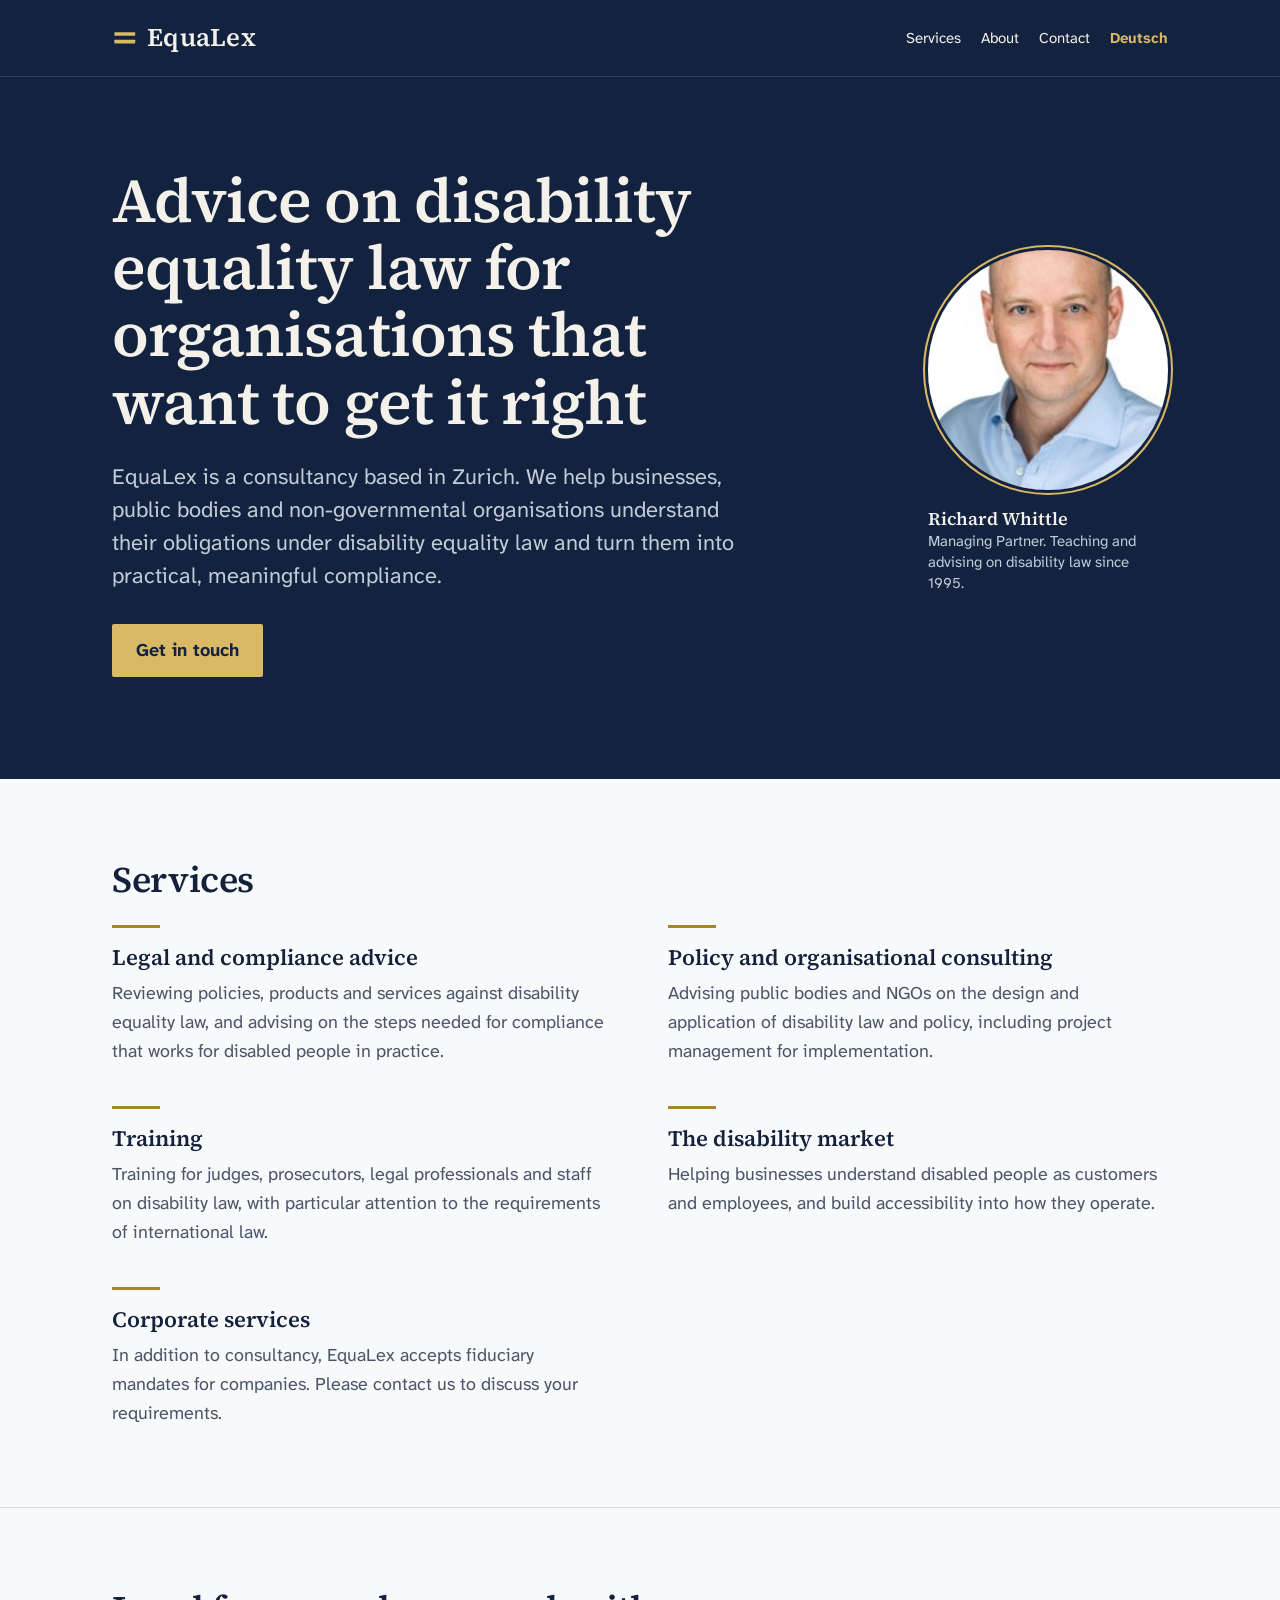
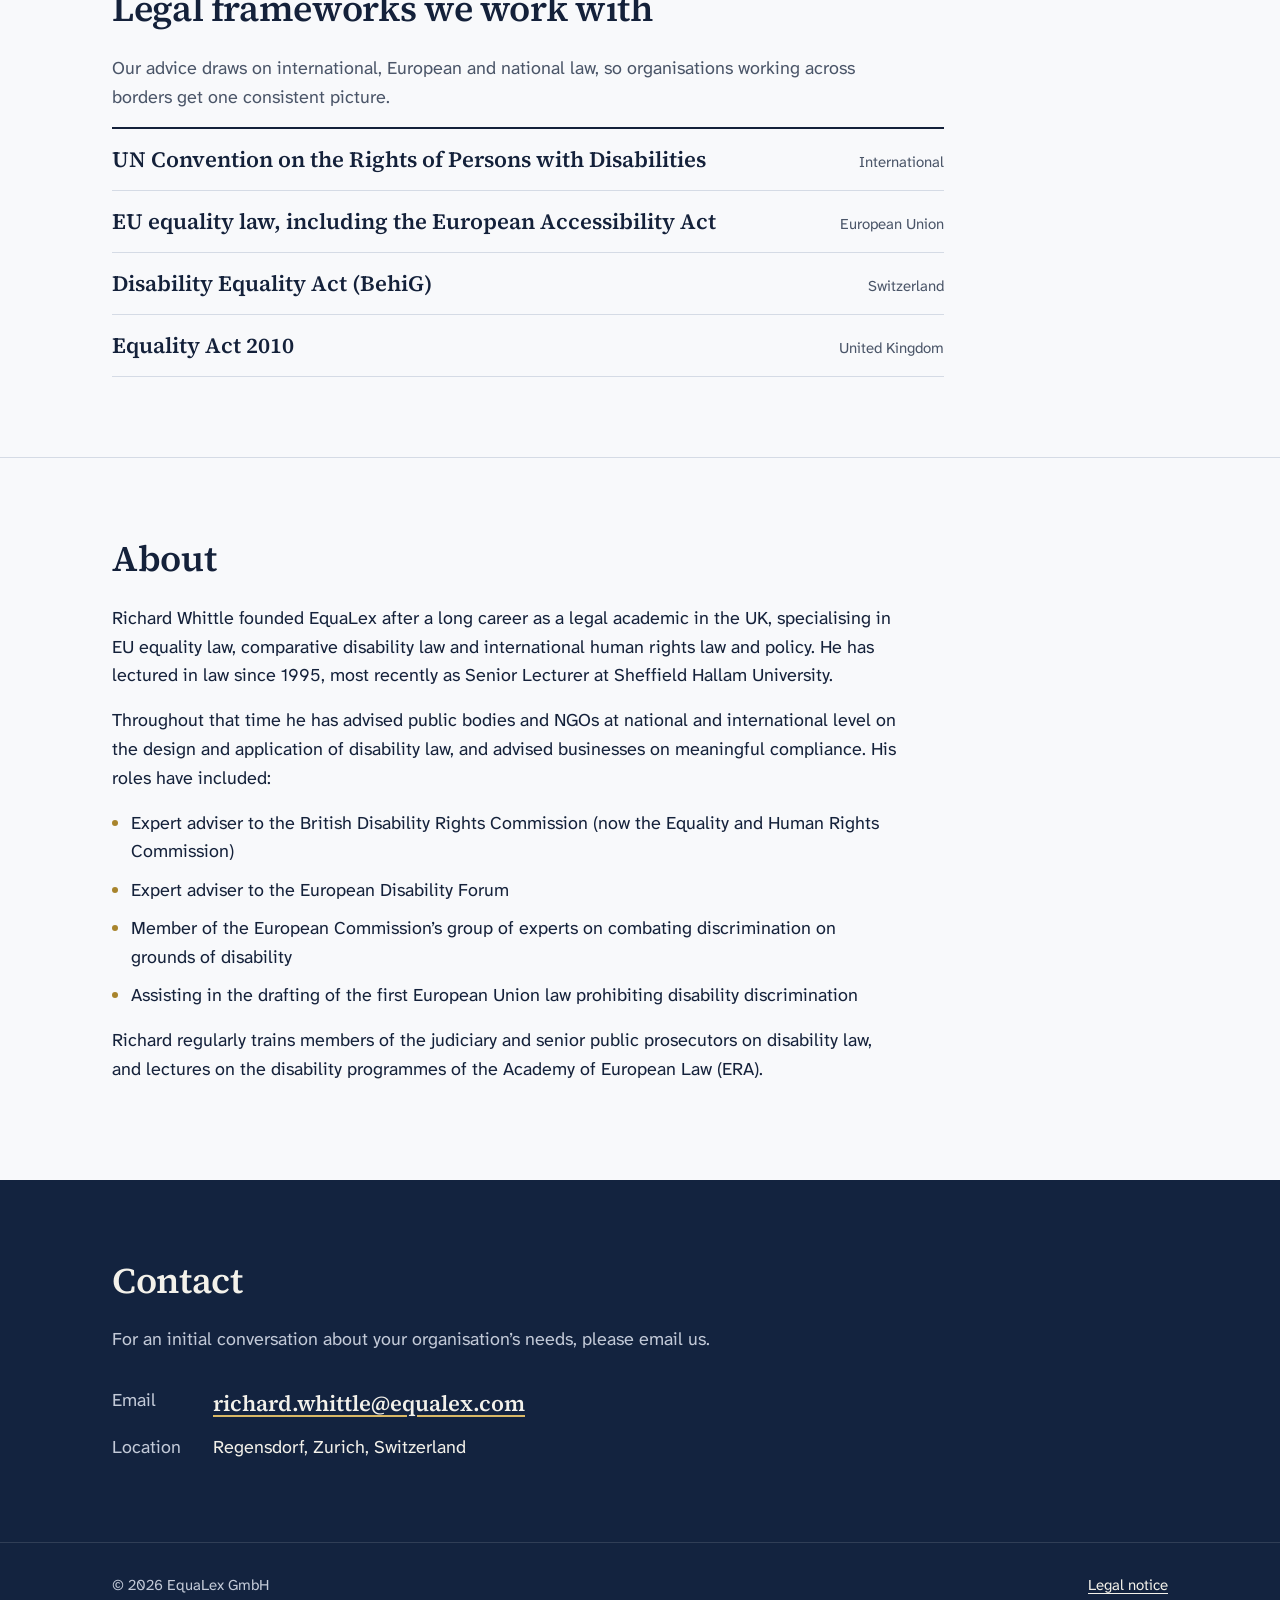
==== index.html @ 1d945322 "Use richard.whittle@equalex.com as contact address; add CNAME for equalex.com Co-Authored-By: Claude" ====
<!doctype html>
<html lang="en">
<head>
<meta charset="utf-8">
<meta name="viewport" content="width=device-width, initial-scale=1, viewport-fit=cover">
<title>EquaLex – Disability equality law consultancy</title>
<meta name="description" content="EquaLex is a Swiss consultancy advising businesses, public bodies and NGOs on disability equality law and policy.">
<meta name="theme-color" content="#13233f">
<link rel="alternate" hreflang="en" href="https://equalex.com/">
<link rel="alternate" hreflang="de" href="https://equalex.com/de/">
<link rel="alternate" hreflang="x-default" href="https://equalex.com/">
<link rel="icon" href="assets/favicon.svg" type="image/svg+xml">
<link rel="preload" href="assets/fonts/source-serif-4-latin-600-normal.woff2" as="font" type="font/woff2" crossorigin>
<link rel="stylesheet" href="assets/style.css">
</head>
<body>
<a class="skip" href="#main">Skip to content</a>
<div class="band">
<header class="site-header">
  <div class="wrap">
    <a class="wordmark" href="./" aria-label="EquaLex – home"><svg viewBox="0 0 32 32" aria-hidden="true" focusable="false"><rect x="3" y="9" width="26" height="4.5" rx="0.5" fill="#d9b866"/><rect x="3" y="18.5" width="26" height="4.5" rx="0.5" fill="#d9b866"/></svg><span>EquaLex</span></a>
    <nav class="site-nav" aria-label="Main">
      <ul>
        <li><a href="#services">Services</a></li>
        <li><a href="#about">About</a></li>
        <li><a href="#contact">Contact</a></li>
        <li class="lang"><a href="de/" hreflang="de" lang="de">Deutsch</a></li>
      </ul>
    </nav>
  </div>
</header>
<main id="main">
  <div class="wrap hero">
    <div>
      <h1>Advice on disability equality law for organisations that want to get it right</h1>
      <p class="intro">EquaLex is a consultancy based in Zurich. We help businesses, public bodies and non-governmental organisations understand their obligations under disability equality law and turn them into practical, meaningful compliance.</p>
      <a class="button" href="#contact">Get in touch</a>
    </div>
    <figure>
      <img src="assets/img/richard-whittle.jpg" alt="Portrait of Richard Whittle" width="200" height="200">
      <figcaption><strong>Richard Whittle</strong>Managing Partner. Teaching and advising on disability law since 1995.</figcaption>
    </figure>
  </div>
</div>

  <section id="services" aria-labelledby="services-h">
    <div class="wrap">
      <h2 id="services-h">Services</h2>
      <ul class="services">
        <li>
          <h3>Legal and compliance advice</h3>
          <p>Reviewing policies, products and services against disability equality law, and advising on the steps needed for compliance that works for disabled people in practice.</p>
        </li>
        <li>
          <h3>Policy and organisational consulting</h3>
          <p>Advising public bodies and NGOs on the design and application of disability law and policy, including project management for implementation.</p>
        </li>
        <li>
          <h3>Training</h3>
          <p>Training for judges, prosecutors, legal professionals and staff on disability law, with particular attention to the requirements of international law.</p>
        </li>
        <li>
          <h3>The disability market</h3>
          <p>Helping businesses understand disabled people as customers and employees, and build accessibility into how they operate.</p>
        </li>
        <li>
          <h3>Corporate services</h3>
          <p>In addition to consultancy, EquaLex accepts fiduciary mandates for companies. Please contact us to discuss your requirements.</p>
        </li>
      </ul>
    </div>
  </section>

  <section aria-labelledby="frameworks-h">
    <div class="wrap">
      <h2 id="frameworks-h">Legal frameworks we work with</h2>
      <p class="lead">Our advice draws on international, European and national law, so organisations working across borders get one consistent picture.</p>
      <ul class="frameworks">
        <li><span class="name">UN Convention on the Rights of Persons with Disabilities</span><span class="scope">International</span></li>
        <li><span class="name">EU equality law, including the European Accessibility Act</span><span class="scope">European Union</span></li>
        <li><span class="name">Disability Equality Act (BehiG)</span><span class="scope">Switzerland</span></li>
        <li><span class="name">Equality Act 2010</span><span class="scope">United Kingdom</span></li>
      </ul>
    </div>
  </section>

  <section id="about" aria-labelledby="about-h">
    <div class="wrap">
      <h2 id="about-h">About</h2>
      <div class="bio">
        <p>Richard Whittle founded EquaLex after a long career as a legal academic in the UK, specialising in EU equality law, comparative disability law and international human rights law and policy. He has lectured in law since 1995, most recently as Senior Lecturer at Sheffield Hallam University.</p>
        <p>Throughout that time he has advised public bodies and NGOs at national and international level on the design and application of disability law, and advised businesses on meaningful compliance. His roles have included:</p>
        <ul>
            <li>Expert adviser to the British Disability Rights Commission (now the Equality and Human Rights Commission)</li>
            <li>Expert adviser to the European Disability Forum</li>
            <li>Member of the European Commission’s group of experts on combating discrimination on grounds of disability</li>
            <li>Assisting in the drafting of the first European Union law prohibiting disability discrimination</li>
        </ul>
        <p>Richard regularly trains members of the judiciary and senior public prosecutors on disability law, and lectures on the disability programmes of the Academy of European Law (ERA).</p>
      </div>
    </div>
  </section>

  <section id="contact" class="contact" aria-labelledby="contact-h">
    <div class="wrap">
      <h2 id="contact-h">Contact</h2>
      <p class="lead">For an initial conversation about your organisation’s needs, please email us.</p>
      <dl>
        <dt>Email</dt>
        <dd><a class="email" href="mailto:richard.whittle@equalex.com">richard.whittle@equalex.com</a></dd>
        <dt>Location</dt>
        <dd>Regensdorf, Zurich, Switzerland</dd>
      </dl>
    </div>
  </section>
</main>
<footer class="site-footer">
  <div class="wrap">
    <p>© 2026 EquaLex GmbH</p>
    <p><a href="impressum.html">Legal notice</a></p>
  </div>
</footer>
</body>
</html>
---- assets/style.css ----
/* Layout: navy "chambers" band for header + hero, then a single left-aligned reading column;
   services in two columns under short gold rules; frameworks set like a table of authorities. */
@font-face { font-family: "Atkinson Hyperlegible Next"; font-weight: 400; font-style: normal; font-display: swap;
  src: url("fonts/atkinson-hyperlegible-next-latin-400-normal.woff2") format("woff2"),
       url("fonts/atkinson-hyperlegible-next-latin-ext-400-normal.woff2") format("woff2"); }
@font-face { font-family: "Atkinson Hyperlegible Next"; font-weight: 700; font-style: normal; font-display: swap;
  src: url("fonts/atkinson-hyperlegible-next-latin-700-normal.woff2") format("woff2"),
       url("fonts/atkinson-hyperlegible-next-latin-ext-700-normal.woff2") format("woff2"); }
@font-face { font-family: "Source Serif 4"; font-weight: 600; font-style: normal; font-display: swap;
  src: url("fonts/source-serif-4-latin-600-normal.woff2") format("woff2"),
       url("fonts/source-serif-4-latin-ext-600-normal.woff2") format("woff2"); }

:root {
  /* Colour (all text pairs at WCAG AAA, 7:1 or better) */
  --paper: #f8f9fb;
  --ink: #14213a;
  --ink-soft: #4a5568;
  --link: #1d4b8f;
  --rule: #d5dbe5;
  --gold-rule: #a8842c;
  --band: #13233f;
  --band-ink: #f3f1ea;
  --band-soft: #c3cad8;
  --gold: #d9b866;
  --focus: #c2410c;
  --band-focus: #ffd27a;
  /* Type */
  --serif: "Source Serif 4", "Source Serif Pro", Georgia, "Times New Roman", serif;
  --sans: "Atkinson Hyperlegible Next", "Atkinson Hyperlegible", Verdana, "Segoe UI", sans-serif;
  --measure: 66ch;
  --step--1: 0.9375rem;
  --step-0: 1.125rem;
  --step-1: 1.375rem;
  --step-2: clamp(1.75rem, 1.4rem + 1.4vw, 2.25rem);
  --step-3: clamp(2.3rem, 1.5rem + 3.6vw, 3.9rem);
  color-scheme: light;
}
@media (prefers-color-scheme: dark) {
  :root:not([data-theme="light"]) {
    --paper: #0f1a2c; --ink: #e9edf3; --ink-soft: #aab4c5; --link: #9cc0ff; --rule: #273652;
    --gold-rule: #b8964a; --band: #0a1322; --band-ink: #f3f1ea; --band-soft: #c3cad8; --gold: #d9b866;
    --focus: #ffb37a; --band-focus: #ffd27a; color-scheme: dark;
  }
}
:root[data-theme="dark"] {
  --paper: #0f1a2c; --ink: #e9edf3; --ink-soft: #aab4c5; --link: #9cc0ff; --rule: #273652;
  --gold-rule: #b8964a; --band: #0a1322; --band-ink: #f3f1ea; --band-soft: #c3cad8; --gold: #d9b866;
  --focus: #ffb37a; --band-focus: #ffd27a; color-scheme: dark;
}

*, *::before, *::after { box-sizing: border-box; }
body {
  margin: 0;
  background: var(--paper);
  color: var(--ink);
  font-family: var(--sans);
  font-size: var(--step-0);
  line-height: 1.6;
  -webkit-text-size-adjust: 100%;
}
img { max-width: 100%; height: auto; }
.wrap { max-width: 72rem; margin-inline: auto; padding-inline: clamp(1rem, 4vw, 3rem); }

a { color: var(--link); text-underline-offset: 0.18em; text-decoration-thickness: 0.08em; }
a:hover { text-decoration-thickness: 0.16em; }
:focus-visible { outline: 3px solid var(--focus); outline-offset: 3px; border-radius: 2px; }

.skip { position: absolute; left: 1rem; top: -100px; z-index: 10; background: var(--gold); color: var(--band);
  font-weight: 700; padding: 0.7rem 1rem; }
.skip:focus { top: calc(env(safe-area-inset-top, 0px) + 1rem); }

h1, h2, h3 { font-family: var(--serif); font-weight: 600; text-wrap: balance; }
h2 { font-size: var(--step-2); line-height: 1.15; margin: 0 0 1.5rem; letter-spacing: -0.01em; }
h3 { font-size: var(--step-1); line-height: 1.25; margin: 0 0 0.5rem; }
p { margin: 0 0 1rem; }

/* ---------- Navy band: header + hero ---------- */
.band { background: var(--band); color: var(--band-ink); }
.band a { color: var(--band-ink); }
.band :focus-visible { outline-color: var(--band-focus); }

.site-header .wrap {
  display: flex; flex-wrap: wrap; align-items: center; justify-content: space-between;
  gap: 0.5rem 2rem; padding-block: 1rem;
}
.site-header { border-bottom: 1px solid rgb(255 255 255 / 0.12); }

/* Wordmark: two equal bars (equality) beside the name set in the serif */
.wordmark { display: inline-flex; align-items: center; gap: 0.6rem; text-decoration: none; color: var(--band-ink);
  min-height: 44px; }
.wordmark svg { width: 1.6rem; height: 1.6rem; flex: none; }
.wordmark span { font-family: var(--serif); font-weight: 600; font-size: 1.6rem; letter-spacing: 0.01em; line-height: 1; }

.site-nav ul { display: flex; flex-wrap: wrap; gap: 0 1.25rem; list-style: none; margin: 0; padding: 0; font-size: var(--step--1); }
.site-nav a { display: inline-flex; align-items: center; min-height: 44px; text-decoration: none; }
.site-nav a:hover { text-decoration: underline; text-decoration-color: var(--gold); }
.site-nav .lang a { color: var(--gold); font-weight: 700; }

.hero { display: grid; gap: 2rem 4rem; align-items: center; padding-block: clamp(2.5rem, 7vw, 6rem) clamp(3rem, 8vw, 6.5rem);
  grid-template-columns: minmax(0, 1fr); }
@media (min-width: 52rem) { .hero { grid-template-columns: minmax(0, 1fr) 15rem; } }
.hero h1 { font-size: var(--step-3); line-height: 1.08; letter-spacing: -0.015em; margin: 0 0 1.5rem; max-width: 18ch; }
.hero .intro { font-size: var(--step-1); line-height: 1.5; color: var(--band-soft); max-width: 40rem; margin: 0 0 2rem; }
.hero .button { display: inline-flex; align-items: center; min-height: 48px; padding: 0.75rem 1.5rem;
  background: var(--gold); color: var(--band); font-weight: 700; text-decoration: none; border-radius: 2px; }
.hero .button:hover { text-decoration: underline; }

.hero figure { margin: 0; order: -1; }
@media (min-width: 52rem) { .hero figure { order: 0; } }
.hero figure img { display: block; width: 7.5rem; aspect-ratio: 1; object-fit: cover; border-radius: 50%;
  box-shadow: 0 0 0 3px var(--band), 0 0 0 5px var(--gold); }
@media (min-width: 52rem) { .hero figure img { width: 100%; } }
.hero figcaption { margin-top: 1rem; font-size: var(--step--1); color: var(--band-soft); line-height: 1.4; }
.hero figcaption strong { display: block; color: var(--band-ink); font-family: var(--serif); font-weight: 600; font-size: var(--step-0); }
@media (max-width: 51.99rem) {
  .hero figure { display: flex; align-items: center; gap: 1rem; }
  .hero figcaption { margin: 0; }
}

/* ---------- Content sections ---------- */
section { padding-block: clamp(3rem, 7vw, 5rem); }
section + section { border-top: 1px solid var(--rule); }
.lead { max-width: var(--measure); color: var(--ink-soft); }

.services { list-style: none; margin: 0; padding: 0; display: grid; gap: 2.5rem 3.5rem;
  grid-template-columns: repeat(auto-fit, minmax(min(100%, 26rem), 1fr)); }
.services li { min-width: 0; }
.services li::before { content: ""; display: block; width: 3rem; height: 3px; background: var(--gold-rule); margin-bottom: 1rem; }
.services p { color: var(--ink-soft); margin: 0; max-width: 52ch; }

/* Table of authorities */
.frameworks { list-style: none; margin: 0; padding: 0; max-width: 52rem; }
.frameworks li { display: grid; grid-template-columns: minmax(0, 1fr) auto; gap: 0.15rem 2rem; align-items: baseline;
  padding-block: 1rem; border-bottom: 1px solid var(--rule); }
.frameworks li:first-child { border-top: 2px solid var(--ink); }
.frameworks .name { font-family: var(--serif); font-weight: 600; font-size: var(--step-1); line-height: 1.3; }
.frameworks .scope { color: var(--ink-soft); font-size: var(--step--1); text-align: right; }
@media (max-width: 34rem) {
  .frameworks li { grid-template-columns: 1fr; }
  .frameworks .scope { text-align: left; }
}

.bio { max-width: var(--measure); }
.bio ul { padding-left: 1.2rem; margin: 0 0 1rem; }
.bio li { margin-bottom: 0.6rem; }
.bio li::marker { color: var(--gold-rule); }

/* Contact: back on the navy band */
.contact { background: var(--band); color: var(--band-ink); border-top: 0; }
.contact .lead { color: var(--band-soft); }
.contact a { color: var(--band-ink); }
.contact :focus-visible { outline-color: var(--band-focus); }
.contact dl { display: grid; grid-template-columns: max-content minmax(0, 1fr); gap: 0.75rem 2rem; margin: 2rem 0 0; }
.contact dt { color: var(--band-soft); }
.contact dd { margin: 0; overflow-wrap: anywhere; }
.contact .email { font-family: var(--serif); font-weight: 600; font-size: var(--step-1); text-decoration-color: var(--gold); }

/* Legal pages */
.legal { padding-block: clamp(2.5rem, 6vw, 4rem); }
.legal h1 { font-size: var(--step-2); margin: 0 0 2rem; }
.legal h2 { font-size: var(--step-1); margin: 2rem 0 0.75rem; }
.legal p, .legal address { max-width: var(--measure); font-style: normal; }

/* Footer */
.site-footer { background: var(--band); color: var(--band-soft); font-size: var(--step--1);
  border-top: 1px solid rgb(255 255 255 / 0.12); }
.site-footer .wrap { display: flex; flex-wrap: wrap; align-items: center; justify-content: space-between; gap: 0.5rem 2rem; padding-block: 1.25rem 2rem; }
.site-footer p { margin: 0; }
.site-footer a { color: var(--band-ink); display: inline-flex; min-height: 44px; align-items: center; }
.site-footer :focus-visible { outline-color: var(--band-focus); }
main + .site-footer { margin-top: 0; }

@media (prefers-reduced-motion: no-preference) { html { scroll-behavior: smooth; } }
@media (forced-colors: active) {
  .wordmark svg rect { fill: CanvasText; }
  .services li::before { background: CanvasText; }
}
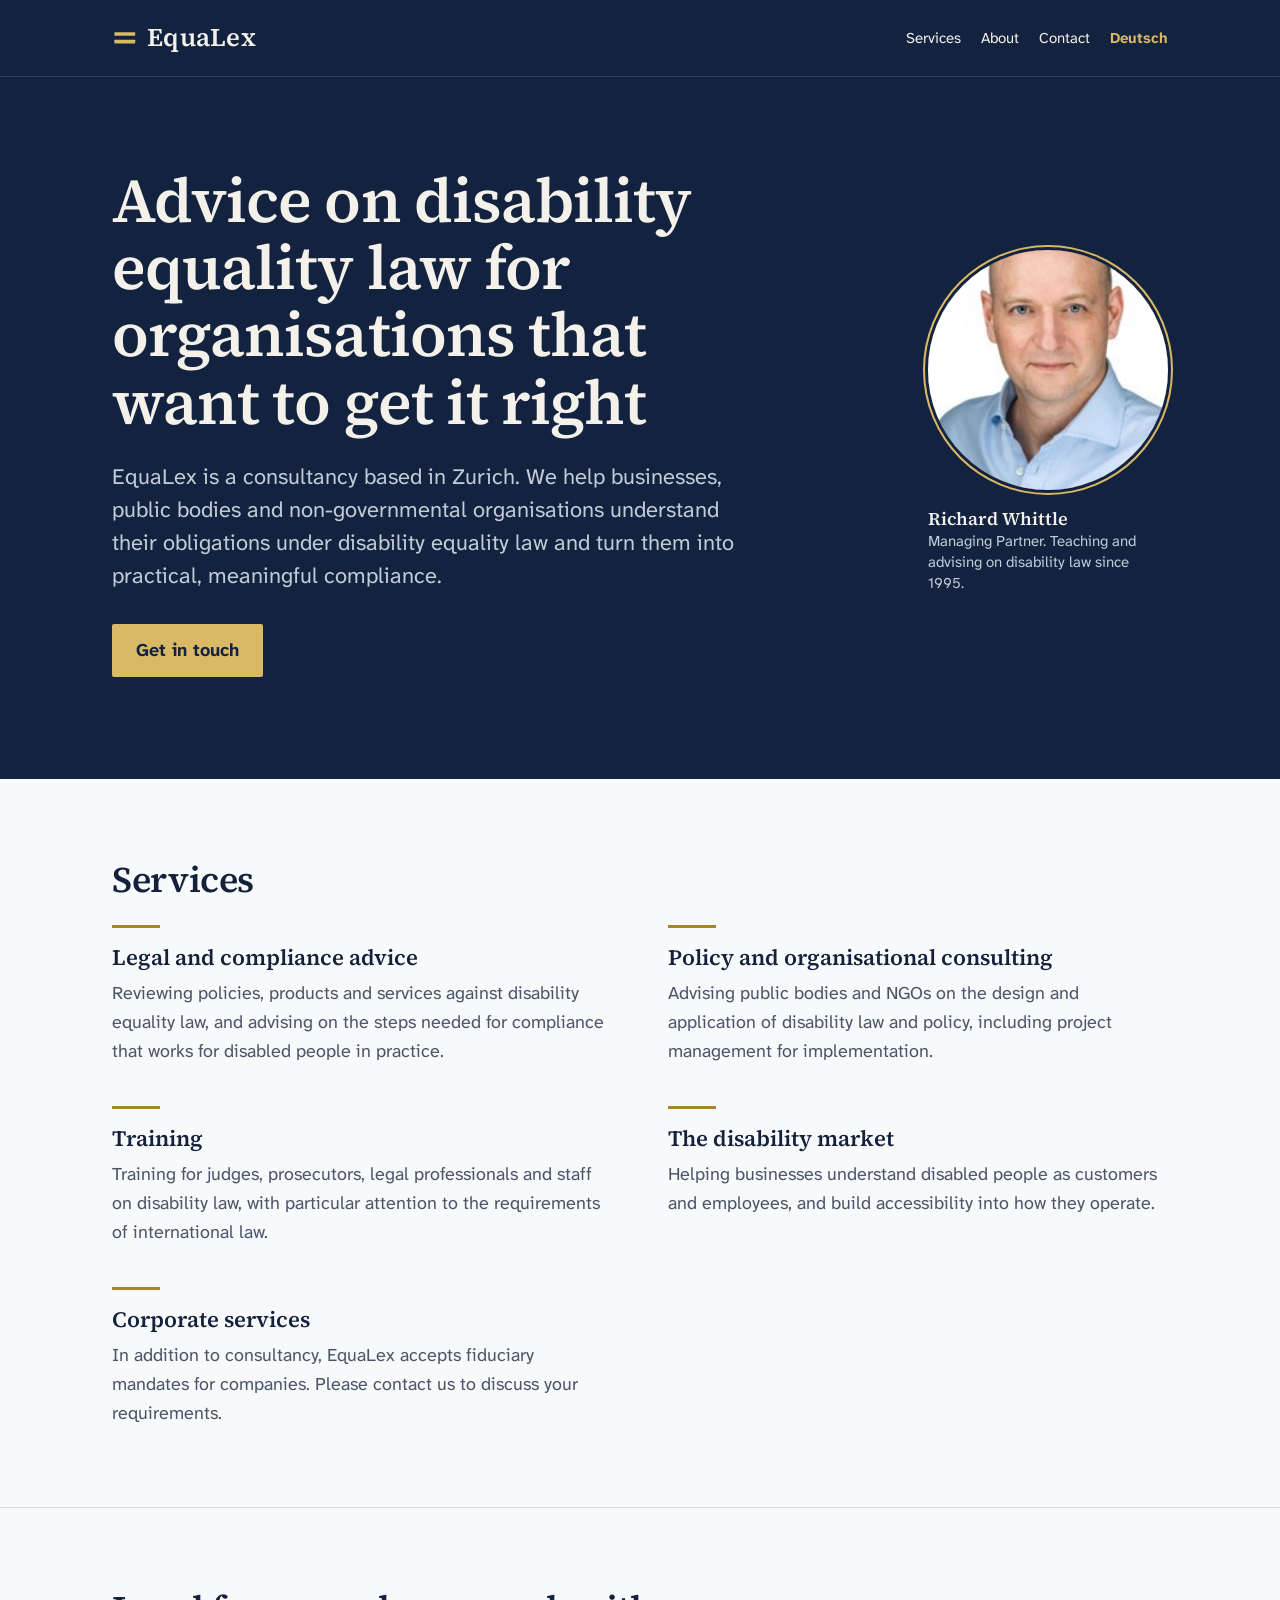
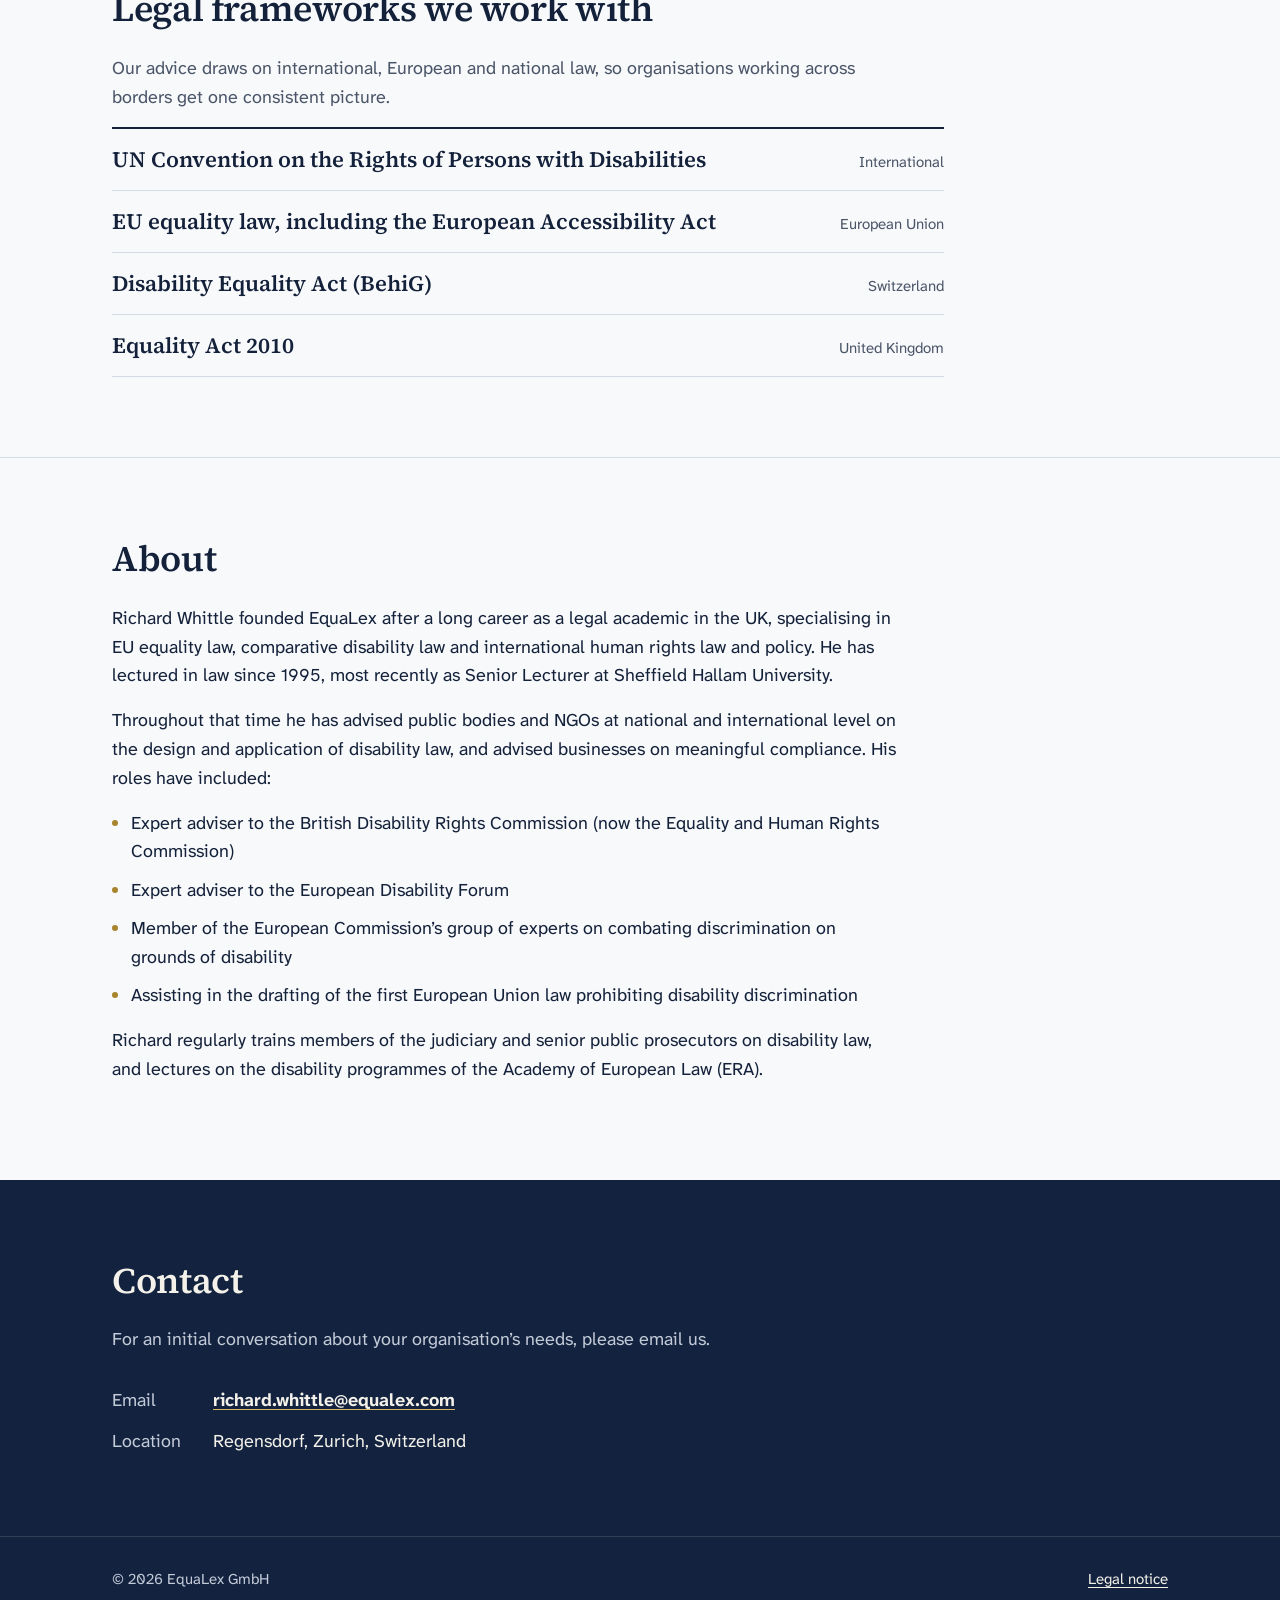
==== commit f315521e: "Fix oversized, mid-word-wrapping email in contact section on phones Co-Authored-By: Claude Opus 5.5 " ====
--- a/index.html
+++ b/index.html
@@ -107,7 +107,7 @@
       <p class="lead">For an initial conversation about your organisation’s needs, please email us.</p>
       <dl>
         <dt>Email</dt>
-        <dd><a class="email" href="mailto:richard.whittle@equalex.com">richard.whittle@equalex.com</a></dd>
+        <dd><a class="email" href="mailto:richard.whittle@equalex.com">richard.whittle@<wbr>equalex.com</a></dd>
         <dt>Location</dt>
         <dd>Regensdorf, Zurich, Switzerland</dd>
       </dl>
--- a/assets/style.css
+++ b/assets/style.css
@@ -150,10 +150,15 @@
 .contact .lead { color: var(--band-soft); }
 .contact a { color: var(--band-ink); }
 .contact :focus-visible { outline-color: var(--band-focus); }
-.contact dl { display: grid; grid-template-columns: max-content minmax(0, 1fr); gap: 0.75rem 2rem; margin: 2rem 0 0; }
+.contact dl { display: grid; grid-template-columns: minmax(0, 1fr); gap: 0.15rem; margin: 2rem 0 0; }
+.contact dd + dt { margin-top: 1rem; }
+@media (min-width: 40rem) {
+  .contact dl { grid-template-columns: max-content minmax(0, 1fr); gap: 0.75rem 2rem; align-items: baseline; }
+  .contact dd + dt { margin-top: 0; }
+}
 .contact dt { color: var(--band-soft); }
-.contact dd { margin: 0; overflow-wrap: anywhere; }
-.contact .email { font-family: var(--serif); font-weight: 600; font-size: var(--step-1); text-decoration-color: var(--gold); }
+.contact dd { margin: 0; overflow-wrap: break-word; }
+.contact .email { font-weight: 700; font-size: var(--step-0); text-decoration-color: var(--gold); }
 
 /* Legal pages */
 .legal { padding-block: clamp(2.5rem, 6vw, 4rem); }
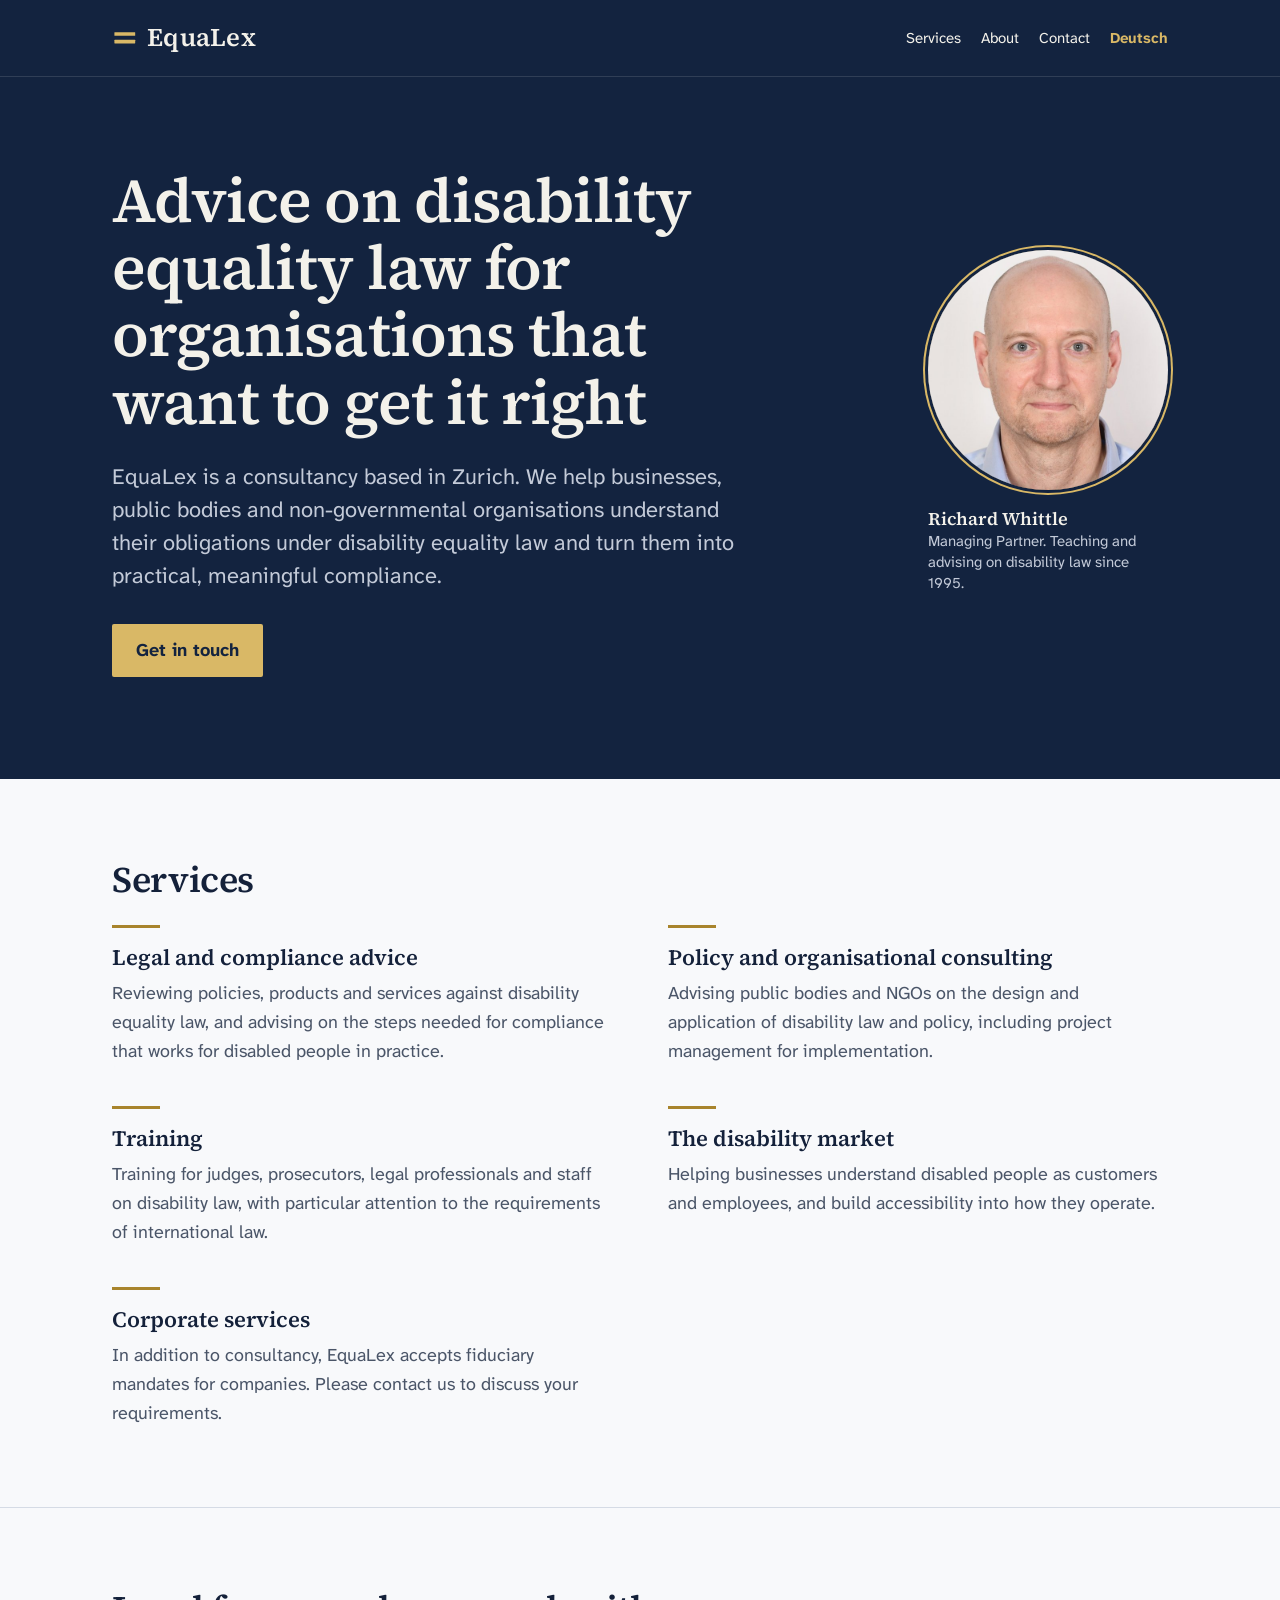
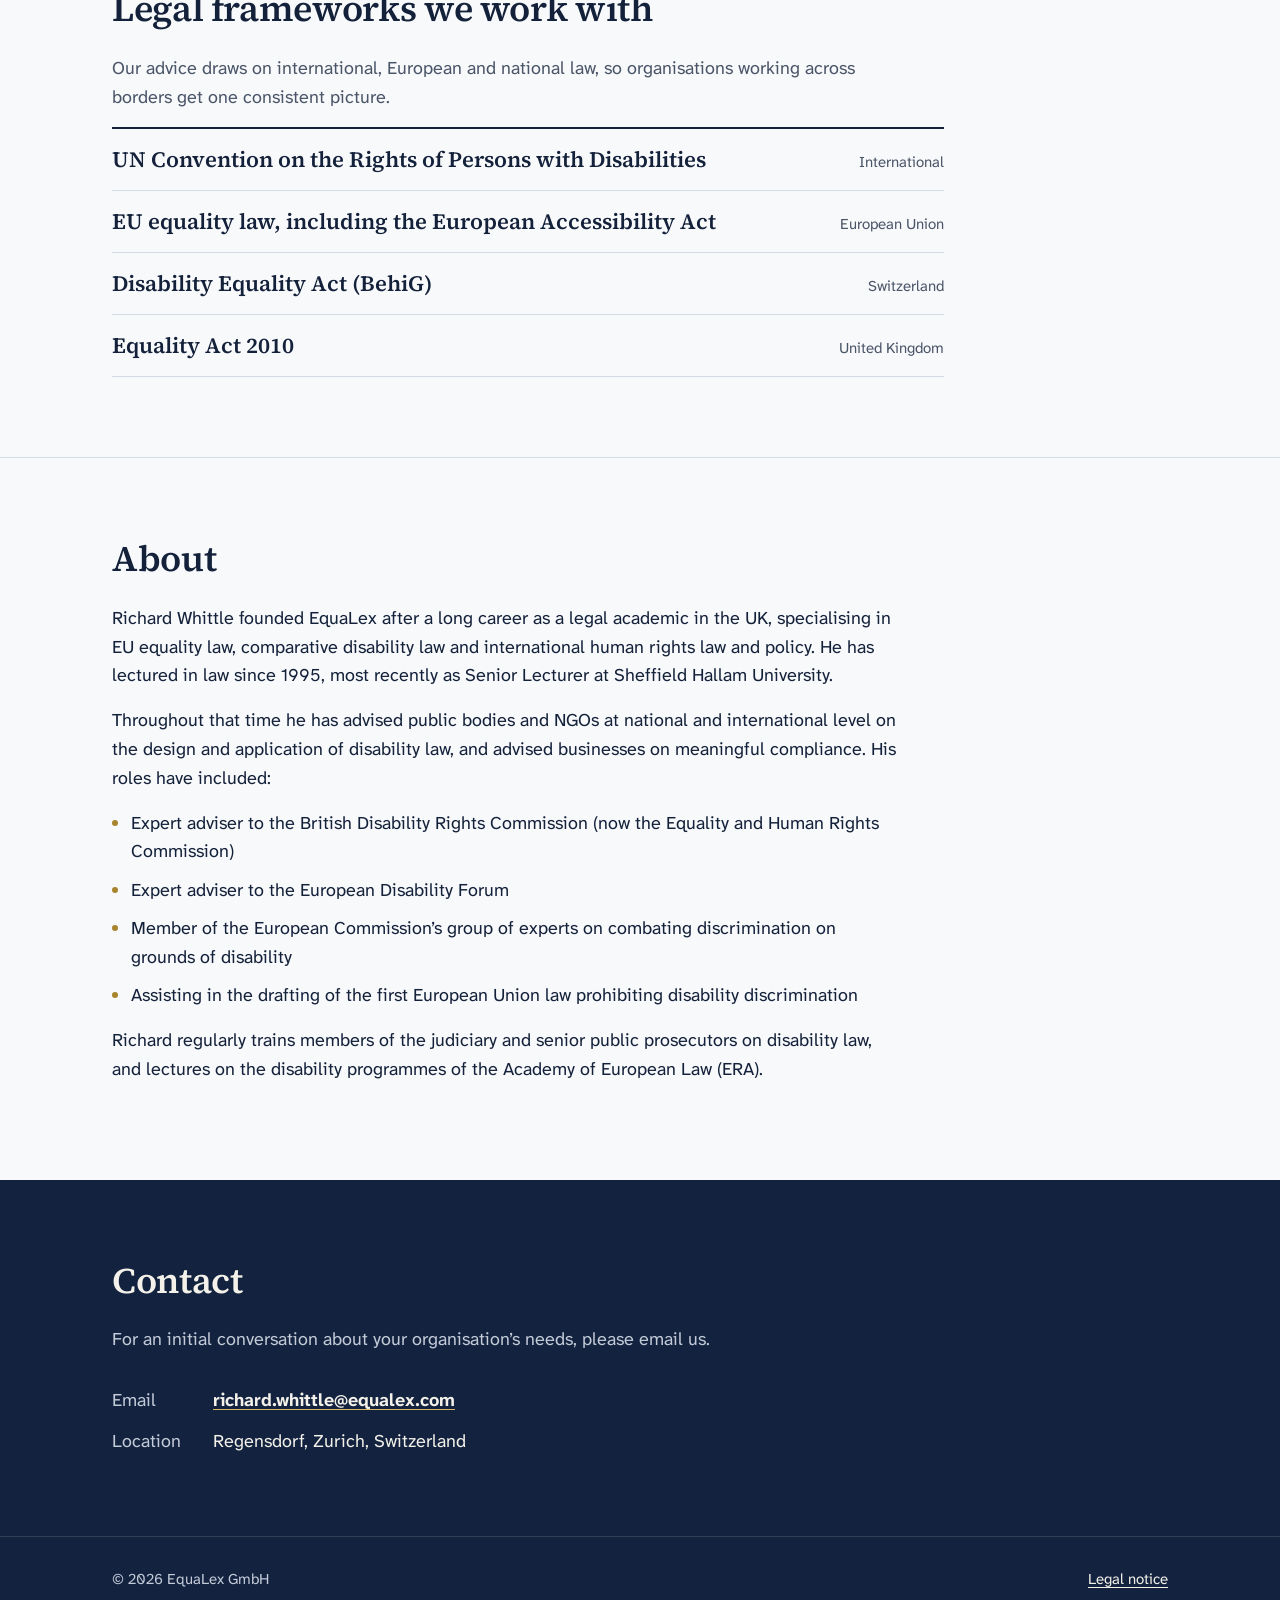
==== commit 80b2094e: "Replace portrait with new, higher-resolution photo Co-Authored-By: Claude Opus 5.5 <noreply@anthropi" ====
--- a/index.html
+++ b/index.html
@@ -11,7 +11,7 @@
 <link rel="alternate" hreflang="x-default" href="https://equalex.com/">
 <link rel="icon" href="assets/favicon.svg" type="image/svg+xml">
 <link rel="preload" href="assets/fonts/source-serif-4-latin-600-normal.woff2" as="font" type="font/woff2" crossorigin>
-<link rel="stylesheet" href="assets/style.css">
+<link rel="stylesheet" href="assets/style.css?v=63ba7a40">
 </head>
 <body>
 <a class="skip" href="#main">Skip to content</a>
@@ -37,7 +37,7 @@
       <a class="button" href="#contact">Get in touch</a>
     </div>
     <figure>
-      <img src="assets/img/richard-whittle.jpg" alt="Portrait of Richard Whittle" width="200" height="200">
+      <img src="assets/img/richard-whittle-2026.jpg" alt="Portrait of Richard Whittle" width="600" height="600">
       <figcaption><strong>Richard Whittle</strong>Managing Partner. Teaching and advising on disability law since 1995.</figcaption>
     </figure>
   </div>
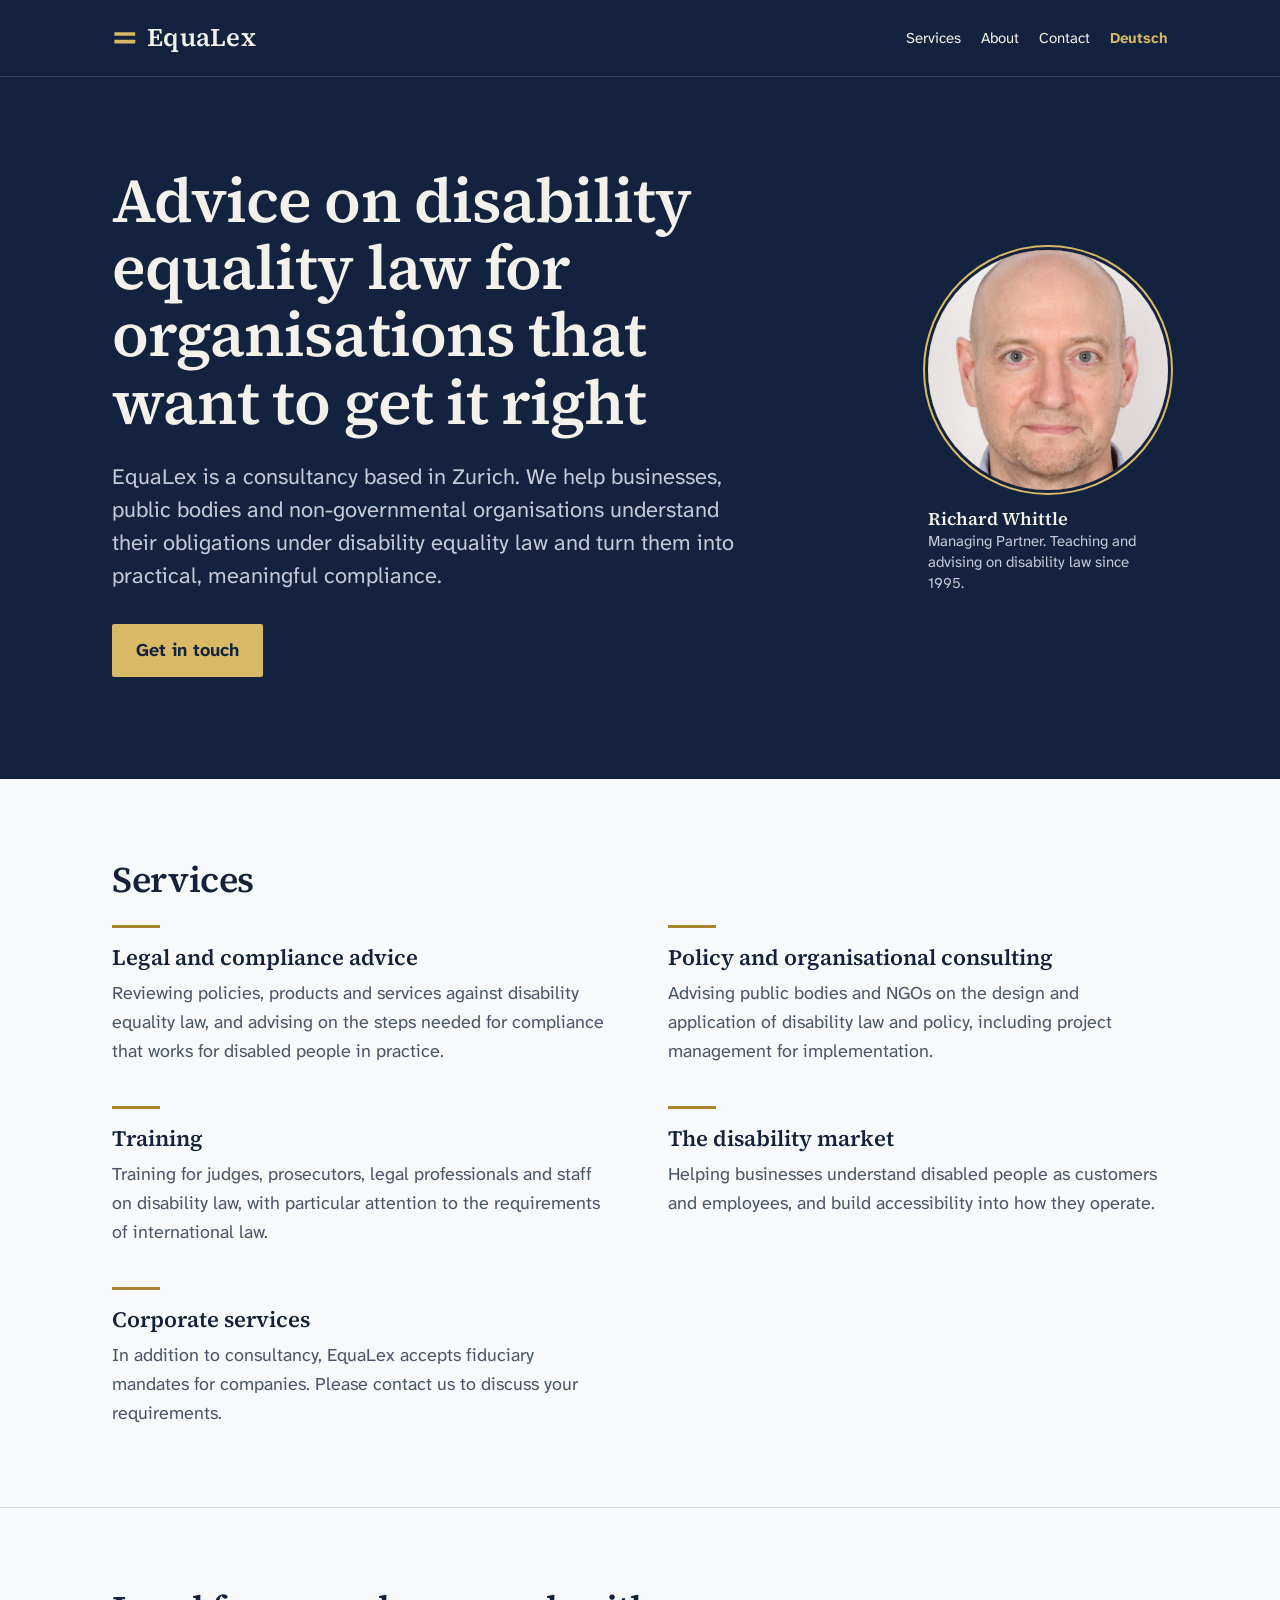
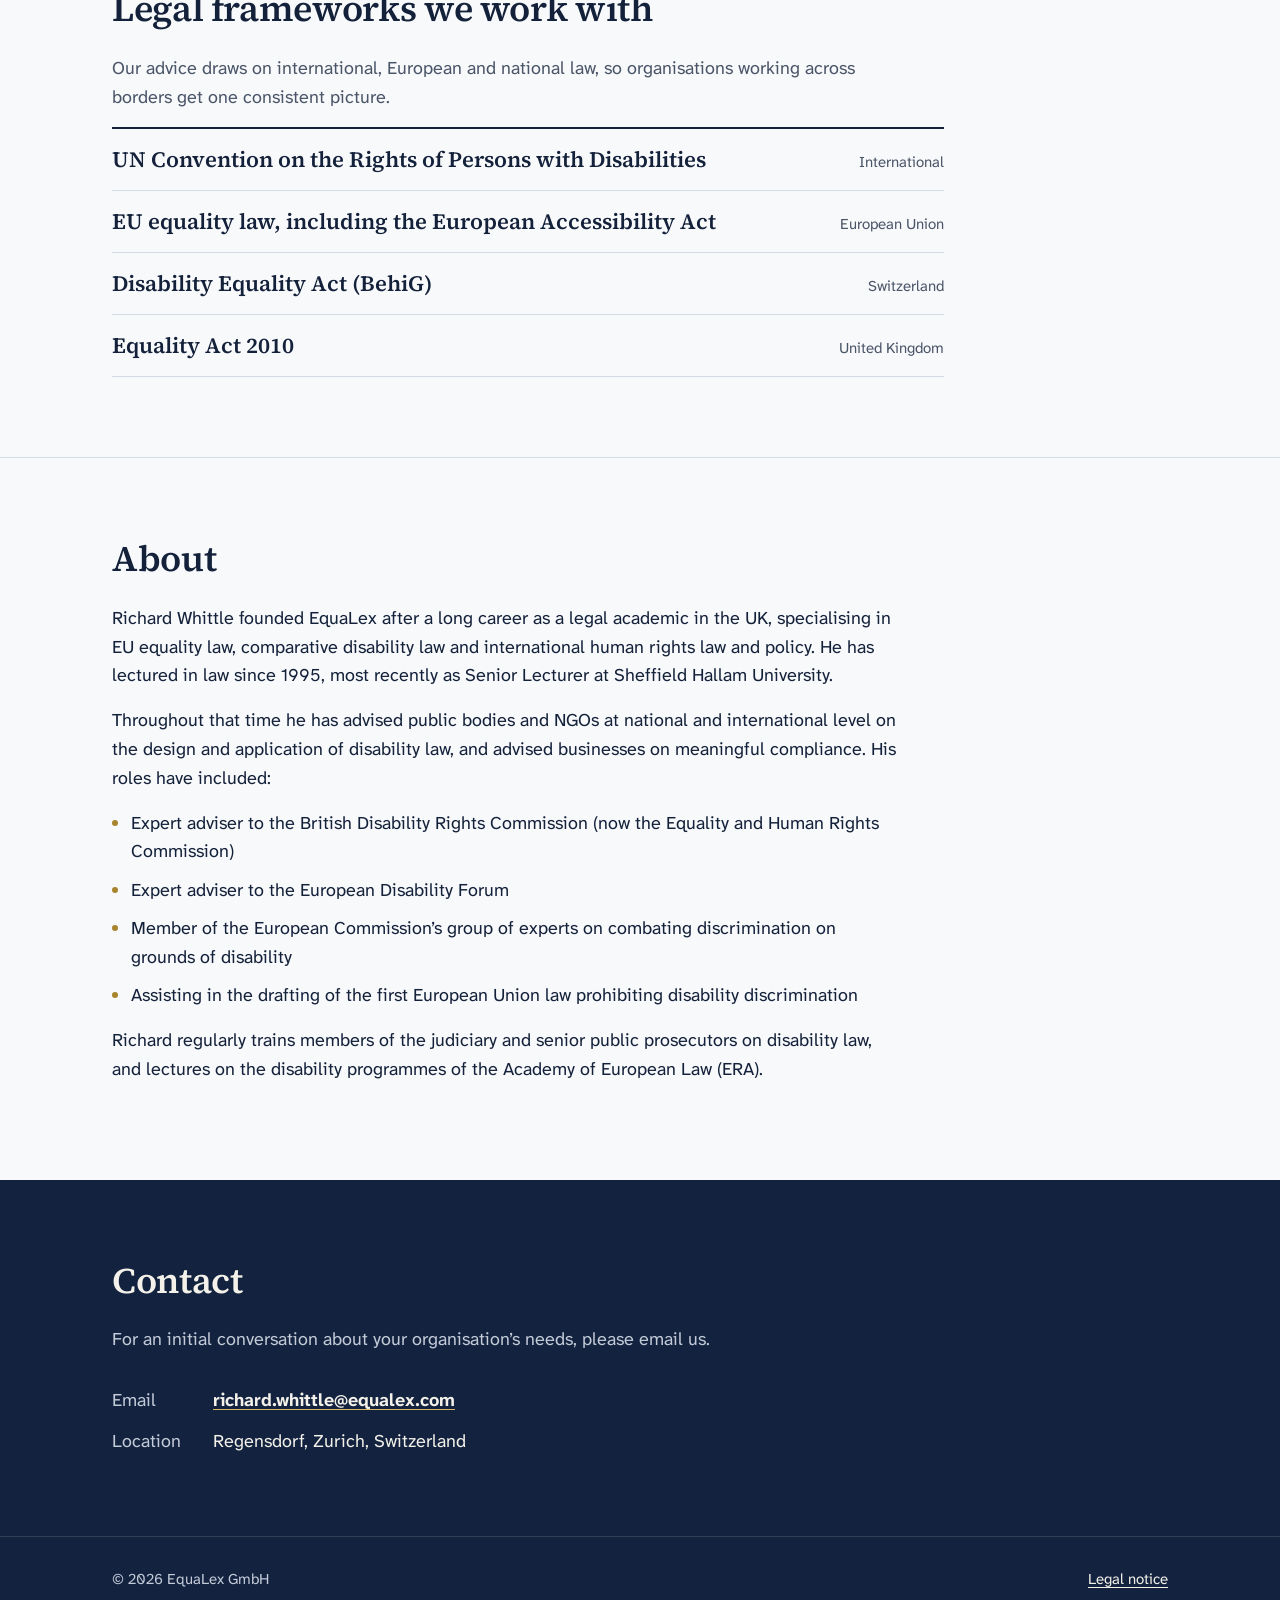
==== commit bf8ae43b: "Crop portrait tighter on the face Co-Authored-By: Claude Opus 5.5 <noreply@anthropic.com> Claude-Ses" ====
--- a/index.html
+++ b/index.html
@@ -37,7 +37,7 @@
       <a class="button" href="#contact">Get in touch</a>
     </div>
     <figure>
-      <img src="assets/img/richard-whittle-2026.jpg" alt="Portrait of Richard Whittle" width="600" height="600">
+      <img src="assets/img/richard-whittle-portrait.jpg" alt="Portrait of Richard Whittle" width="600" height="600">
       <figcaption><strong>Richard Whittle</strong>Managing Partner. Teaching and advising on disability law since 1995.</figcaption>
     </figure>
   </div>
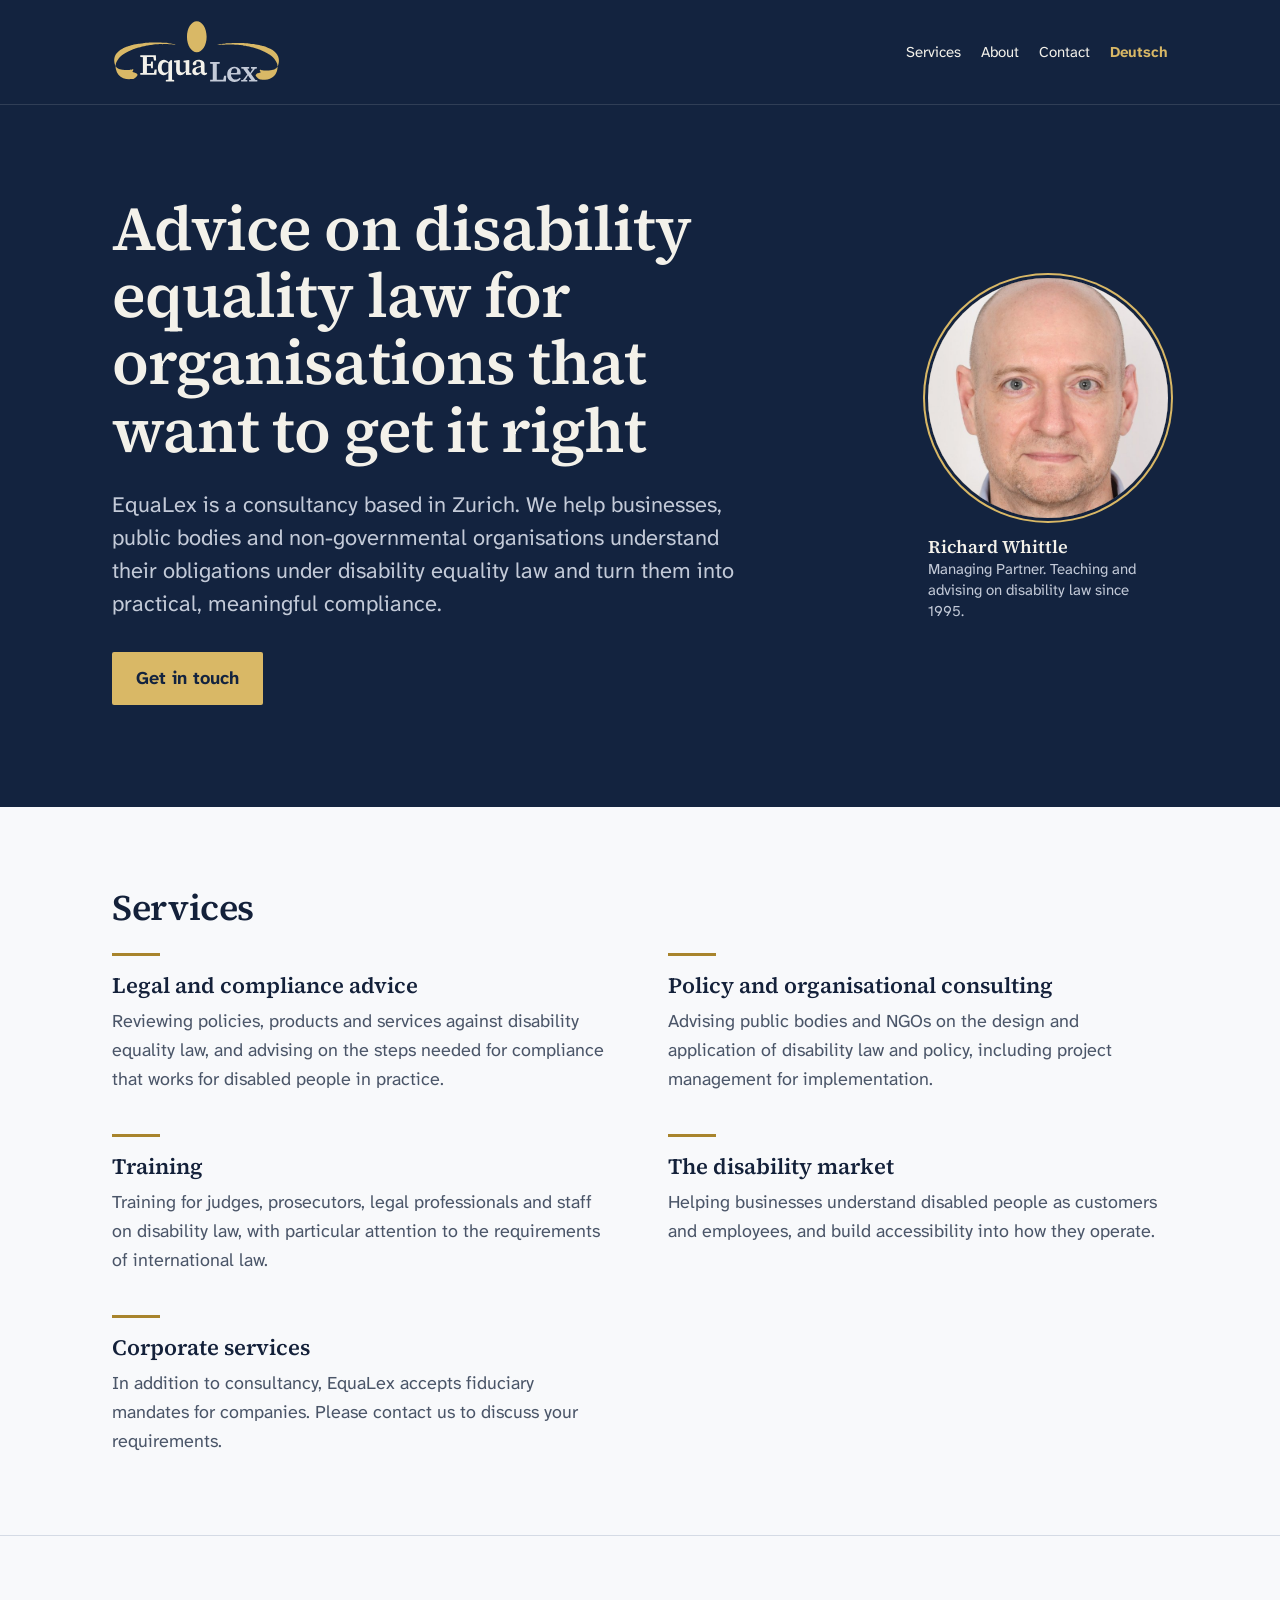
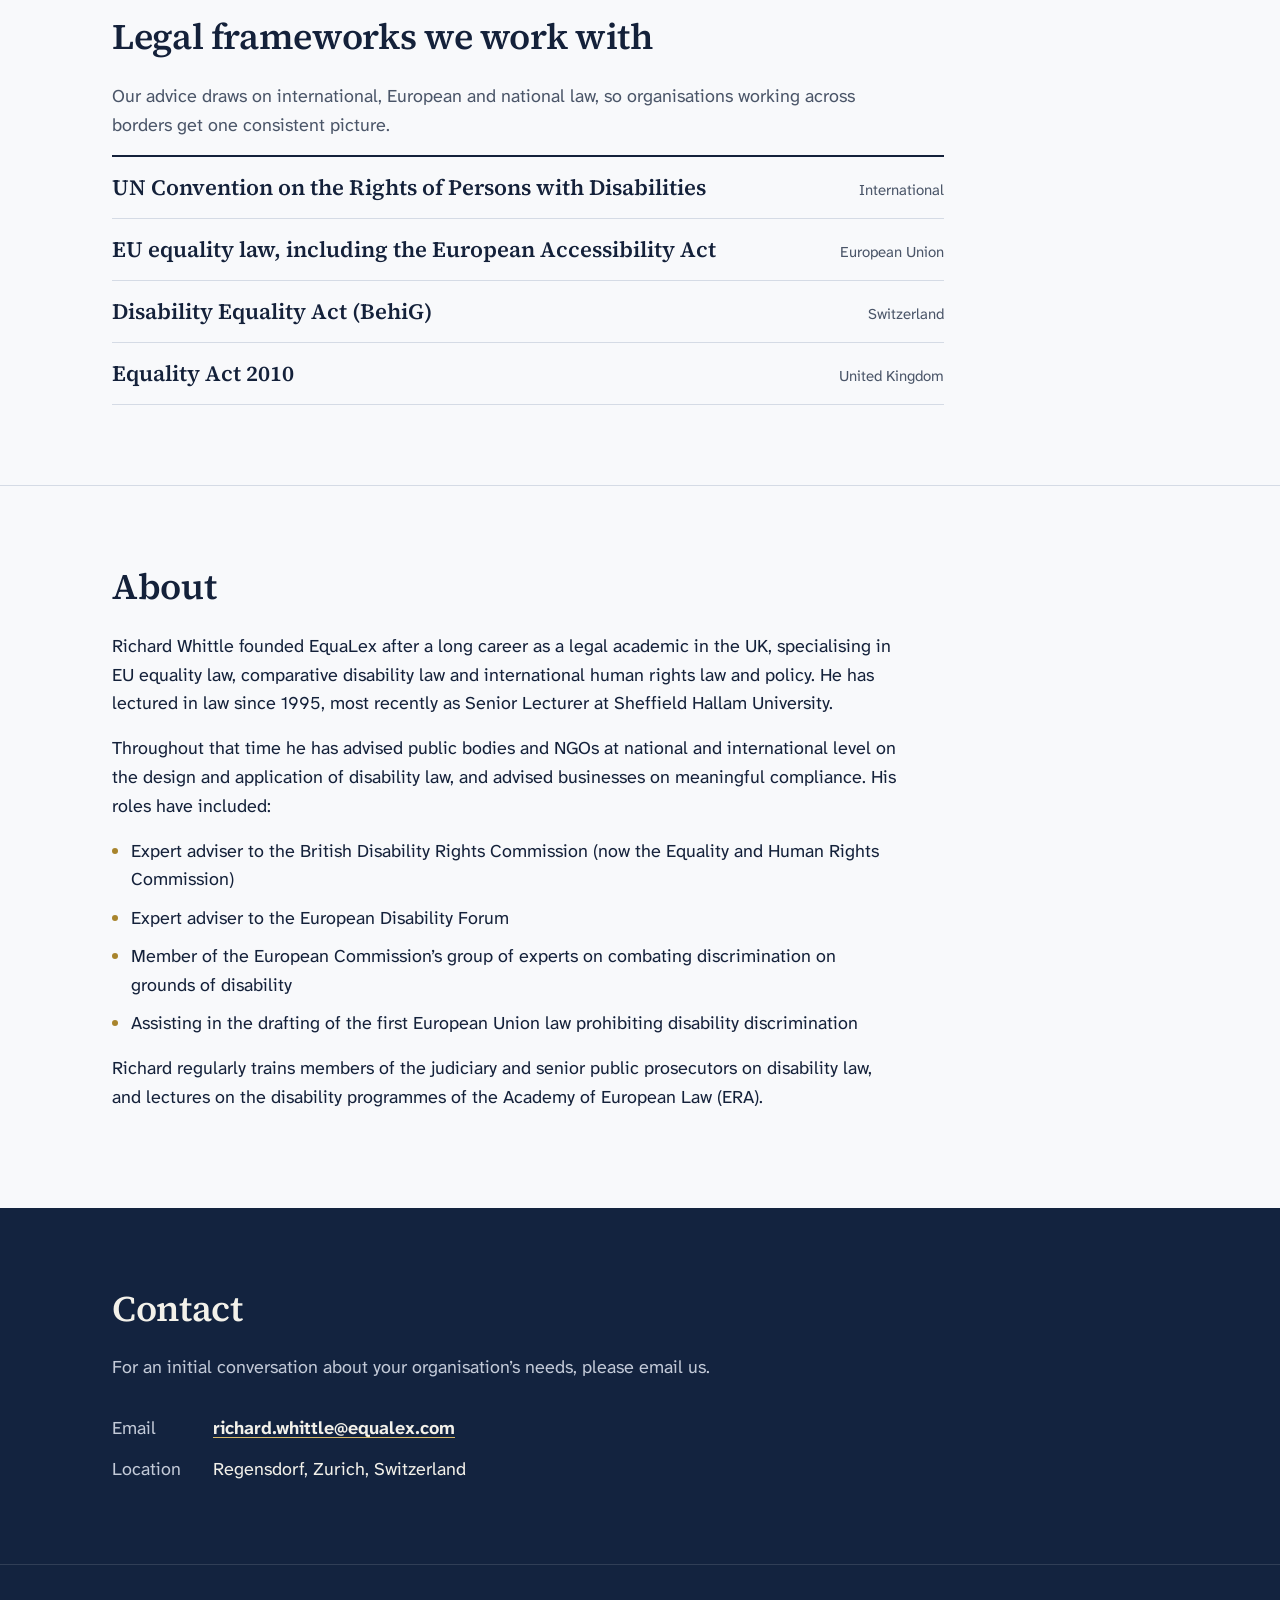
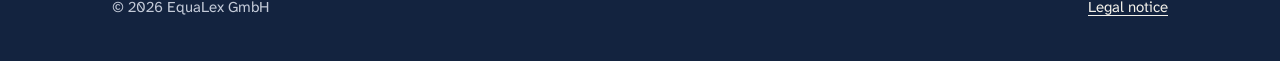
==== commit ed982984: "Replace wordmark with EquaLex logo rebuilt as vector artwork Traced the figure from the original log" ====
--- a/index.html
+++ b/index.html
@@ -11,14 +11,14 @@
 <link rel="alternate" hreflang="x-default" href="https://equalex.com/">
 <link rel="icon" href="assets/favicon.svg" type="image/svg+xml">
 <link rel="preload" href="assets/fonts/source-serif-4-latin-600-normal.woff2" as="font" type="font/woff2" crossorigin>
-<link rel="stylesheet" href="assets/style.css?v=63ba7a40">
+<link rel="stylesheet" href="assets/style.css?v=6b1eac02">
 </head>
 <body>
 <a class="skip" href="#main">Skip to content</a>
 <div class="band">
 <header class="site-header">
   <div class="wrap">
-    <a class="wordmark" href="./" aria-label="EquaLex – home"><svg viewBox="0 0 32 32" aria-hidden="true" focusable="false"><rect x="3" y="9" width="26" height="4.5" rx="0.5" fill="#d9b866"/><rect x="3" y="18.5" width="26" height="4.5" rx="0.5" fill="#d9b866"/></svg><span>EquaLex</span></a>
+    <a class="brand" href="./" aria-label="EquaLex – home"><svg class="logo" viewBox="2 4 396 140" aria-hidden="true" focusable="false"><path class="logo-figure" d="M187.50 6.50 C199.38 6.50 209.00 21.70 209.00 40.45 C209.00 59.20 199.38 74.40 187.50 74.40 C175.63 74.40 166.00 59.20 166.00 40.45 C166.00 21.70 175.63 6.50 187.50 6.50Z M337.00 134.50 C340.80 134.25 343.99 133.61 347.31 132.44 C354.56 129.88 359.92 124.31 362.48 116.69 C363.40 113.95 364.27 108.89 364.08 107.37 C363.91 106.09 363.62 106.09 362.95 107.37 C362.14 108.92 360.98 109.96 358.75 111.16 C356.52 112.36 352.62 113.56 349.50 114.00 C346.52 114.42 339.60 114.54 333.95 114.27 C330.52 114.11 329.95 114.02 328.78 113.52 C326.94 112.72 325.94 112.67 325.41 113.36 C325.04 113.85 325.29 114.59 326.73 117.30 C326.95 117.70 327.12 118.16 327.12 118.32 C327.12 118.75 326.50 119.20 325.78 119.30 C324.53 119.46 321.53 120.24 320.34 120.71 C319.61 121.00 318.75 121.46 318.17 121.88 C316.25 123.26 315.84 124.69 316.78 126.67 C317.50 128.17 320.14 130.77 322.55 132.36 C324.57 133.69 324.85 133.79 327.68 134.14 C331.03 134.56 334.19 134.69 337.00 134.50Z M45.44 133.24 C48.80 132.86 49.29 132.73 50.59 131.92 C52.62 130.65 53.63 129.84 55.20 128.22 C57.11 126.26 57.69 125.26 57.69 123.86 C57.69 121.63 55.28 119.90 50.64 118.80 C49.65 118.57 48.56 118.34 48.22 118.30 C47.50 118.20 46.88 117.75 46.88 117.32 C46.88 117.16 47.05 116.70 47.27 116.30 C48.71 113.59 48.96 112.85 48.59 112.36 C48.06 111.67 47.06 111.72 45.22 112.52 C44.05 113.02 43.48 113.11 40.05 113.27 C34.40 113.54 27.48 113.42 24.50 113.00 C21.38 112.56 17.48 111.36 15.25 110.16 C13.02 108.96 11.86 107.92 11.05 106.37 C9.73 103.86 9.49 106.61 10.57 111.94 C12.50 121.53 18.21 128.44 26.69 131.44 C32.33 133.44 38.48 134.03 45.44 133.24Z M364.69 104.97 C365.15 103.94 365.78 102.03 365.95 101.16 C366.05 100.63 366.24 99.83 366.38 99.38 C366.70 98.36 366.94 96.73 367.13 94.31 C367.31 92.01 366.99 88.68 366.44 87.10 C366.26 86.60 366.03 85.85 365.92 85.44 C365.56 84.02 364.28 81.29 363.17 79.56 C360.20 74.91 355.58 71.06 348.27 67.14 C347.36 66.65 346.59 66.25 346.56 66.25 C346.54 66.25 346.05 66.03 345.48 65.76 C343.31 64.75 341.92 64.14 341.44 64.00 C341.16 63.91 340.74 63.74 340.50 63.62 C339.79 63.27 334.43 61.51 332.85 61.11 C332.04 60.91 331.22 60.69 331.03 60.61 C330.84 60.54 330.12 60.35 329.44 60.19 C328.75 60.03 327.74 59.79 327.19 59.65 C323.53 58.74 316.55 57.39 313.73 57.05 C312.93 56.95 311.86 56.79 311.35 56.68 C310.52 56.50 308.30 56.21 303.81 55.69 C302.92 55.58 301.37 55.39 300.38 55.25 C299.38 55.12 297.44 54.95 296.06 54.87 C293.21 54.71 290.88 54.46 290.27 54.24 C289.98 54.14 289.62 54.13 289.08 54.20 C288.66 54.26 285.42 54.32 281.88 54.32 C271.21 54.34 264.10 54.48 262.69 54.69 C261.95 54.80 259.55 54.92 256.88 55.00 C251.96 55.13 250.89 55.23 248.95 55.69 C248.25 55.86 246.84 56.08 245.81 56.18 C244.78 56.29 243.63 56.46 243.25 56.56 C242.42 56.78 240.42 57.08 238.59 57.25 C237.84 57.31 236.88 57.48 236.46 57.61 C236.03 57.74 235.23 57.92 234.68 58.00 C234.14 58.08 233.49 58.23 233.25 58.33 C232.83 58.51 232.82 58.52 233.06 58.70 C233.51 59.03 235.11 58.98 237.07 58.55 C238.71 58.20 242.18 57.99 247.25 57.93 C249.07 57.91 251.60 57.80 252.86 57.69 C254.87 57.51 255.43 57.51 257.36 57.65 C259.52 57.81 263.26 57.84 264.22 57.71 C264.49 57.67 265.49 57.69 266.45 57.76 C267.40 57.83 269.40 57.93 270.88 57.99 C272.35 58.05 274.52 58.19 275.69 58.29 C279.66 58.65 280.81 58.76 282.62 58.94 C284.59 59.13 288.21 59.68 288.81 59.89 C289.02 59.96 289.79 60.07 290.52 60.13 C291.25 60.20 292.49 60.39 293.27 60.55 C294.05 60.72 295.02 60.89 295.44 60.94 C295.85 60.99 296.65 61.13 297.22 61.26 C297.79 61.39 298.66 61.56 299.16 61.63 C300.85 61.88 303.31 62.39 305.56 62.96 C306.80 63.27 308.35 63.65 309.00 63.81 C309.65 63.96 310.61 64.21 311.12 64.35 C311.64 64.50 312.99 64.87 314.12 65.17 C315.26 65.48 316.75 65.92 317.44 66.17 C320.58 67.28 321.72 67.68 323.88 68.42 C325.15 68.86 326.98 69.57 327.94 70.00 C328.90 70.42 330.10 70.94 330.59 71.13 C331.09 71.33 331.63 71.58 331.79 71.68 C331.95 71.79 332.39 71.98 332.78 72.12 C335.00 72.88 343.94 77.72 346.31 79.44 C352.04 83.60 355.64 86.86 358.12 90.15 C359.65 92.18 362.61 97.56 363.00 99.00 C363.08 99.31 363.28 99.96 363.44 100.44 C363.67 101.10 363.77 101.80 363.86 103.22 C363.92 104.26 364.01 105.17 364.06 105.24 C364.22 105.50 364.51 105.37 364.69 104.97Z M9.94 104.24 C9.99 104.17 10.08 103.26 10.14 102.22 C10.23 100.80 10.33 100.10 10.56 99.44 C10.72 98.96 10.92 98.31 11.00 98.00 C11.39 96.56 14.35 91.18 15.88 89.15 C18.36 85.86 21.96 82.60 27.69 78.44 C30.06 76.72 39.00 71.88 41.22 71.12 C41.61 70.98 42.05 70.79 42.21 70.68 C42.37 70.58 42.91 70.33 43.41 70.13 C43.90 69.94 45.10 69.42 46.06 69.00 C47.02 68.57 48.85 67.86 50.12 67.42 C52.28 66.68 53.42 66.28 56.56 65.17 C57.25 64.92 58.74 64.48 59.88 64.17 C61.01 63.87 62.36 63.50 62.88 63.35 C63.39 63.21 64.35 62.96 65.00 62.81 C65.65 62.65 67.20 62.27 68.44 61.96 C70.69 61.39 73.15 60.88 74.84 60.63 C75.34 60.56 76.21 60.39 76.78 60.26 C77.35 60.13 78.15 59.99 78.56 59.94 C78.97 59.89 79.95 59.72 80.73 59.55 C81.51 59.39 82.75 59.20 83.48 59.13 C84.21 59.07 84.98 58.96 85.19 58.89 C85.79 58.68 89.41 58.13 91.38 57.94 C93.19 57.76 94.34 57.65 98.31 57.29 C99.48 57.19 101.65 57.05 103.12 56.99 C104.60 56.93 106.60 56.83 107.55 56.76 C108.51 56.69 109.51 56.67 109.78 56.71 C110.74 56.84 114.48 56.81 116.64 56.65 C118.57 56.51 119.13 56.51 121.14 56.69 C122.40 56.80 124.93 56.91 126.75 56.93 C131.82 56.99 135.29 57.20 136.93 57.55 C138.89 57.98 140.49 58.03 140.94 57.70 C141.18 57.52 141.17 57.51 140.75 57.33 C140.51 57.23 139.86 57.08 139.32 57.00 C138.77 56.92 137.97 56.74 137.54 56.61 C137.12 56.48 136.16 56.31 135.41 56.25 C133.58 56.08 131.58 55.78 130.75 55.56 C130.37 55.46 129.22 55.29 128.19 55.18 C127.16 55.08 125.75 54.86 125.05 54.69 C123.11 54.23 122.04 54.13 117.12 54.00 C114.45 53.92 112.05 53.80 111.31 53.69 C109.90 53.48 102.79 53.34 92.12 53.32 C88.58 53.32 85.34 53.26 84.92 53.20 C84.38 53.13 84.02 53.14 83.73 53.24 C83.12 53.46 80.79 53.71 77.94 53.87 C76.56 53.95 74.62 54.12 73.62 54.25 C72.63 54.39 71.08 54.58 70.19 54.69 C65.70 55.21 63.48 55.50 62.65 55.68 C62.14 55.79 61.07 55.95 60.27 56.05 C57.45 56.39 50.47 57.74 46.81 58.65 C46.26 58.79 45.25 59.03 44.56 59.19 C43.88 59.35 43.16 59.54 42.97 59.61 C42.78 59.69 41.96 59.91 41.15 60.11 C39.57 60.51 34.21 62.27 33.50 62.62 C33.26 62.74 32.84 62.91 32.56 63.00 C32.08 63.14 30.69 63.75 28.52 64.76 C27.95 65.03 27.46 65.25 27.44 65.25 C27.41 65.25 26.64 65.65 25.73 66.14 C18.42 70.06 13.80 73.91 10.83 78.56 C9.72 80.29 8.44 83.02 8.08 84.44 C7.97 84.85 7.74 85.60 7.56 86.10 C7.01 87.68 6.69 91.01 6.87 93.31 C7.06 95.73 7.30 97.36 7.62 98.38 C7.76 98.83 7.95 99.63 8.05 100.16 C8.22 101.03 8.85 102.94 9.31 103.97 C9.49 104.37 9.78 104.50 9.94 104.24Z"/><path class="logo-equa" d="M63.81107281344248 123.8V120.076604911676L72.28500646273159 119.56303317535544H73.24795346833261V123.8ZM69.52455838000861 123.8Q69.58875484704869 120.52598018095648 69.58875484704869 117.28405859543301Q69.58875484704869 114.04213700990952 69.58875484704869 110.73601895734598Q69.58875484704869 107.42990090478241 69.58875484704869 104.1558810857389V100.81766479965532Q69.58875484704869 97.5436449806118 69.58875484704869 94.26962516156829Q69.58875484704869 90.99560534252477 69.58875484704869 87.72158552348125Q69.58875484704869 84.44756570443774 69.52455838000861 81.17354588539422H78.4478672985782Q78.4478672985782 84.38336923739766 78.41576906505816 87.65738905644118Q78.38367083153813 90.93140887548469 78.38367083153813 94.20542869452821Q78.38367083153813 97.47944851357173 78.38367083153813 100.81766479965532V103.83489875053856Q78.38367083153813 107.23731150366221 78.38367083153813 110.57552778974579Q78.38367083153813 113.91374407582938 78.41576906505816 117.21986212839293Q78.4478672985782 120.52598018095648 78.4478672985782 123.8ZM74.14670400689359 123.8V119.94821197759586H95.71671693235675L93.14885825075399 122.25928479103834L95.26734166307627 112.11624299870745H99.76109435588108L99.24752261956053 123.8ZM73.95411460577337 103.89909521757863V100.11150366221456H89.10448082722965V103.89909521757863ZM87.69215855234813 109.29159844894441 86.5366221456269 102.67936234381732V101.13864713485566L87.69215855234813 94.71900043084877H91.47975010771219V109.29159844894441ZM63.81107281344248 84.89694097371822V81.17354588539422H73.24795346833261V85.41051271003877H72.28500646273159ZM93.98341232227489 92.53632055148643 91.86492890995261 82.71426109435588 94.49698405859544 85.02533390779836H74.14670400689359V81.17354588539422H97.96359327875916L98.47716501507972 92.53632055148643ZM119.7903920723826 138.50099095217578V135.03438173201206L127.30137871607067 134.39241706161138H131.02477380439467L137.9579922447221 135.03438173201206V138.50099095217578ZM115.29663937957778 124.69875053856096Q111.57324429125379 124.69875053856096 108.58810857389058 122.74075829383887Q105.60297285652737 120.78276604911676 103.93386471348558 117.0914691943128Q102.26475657044378 113.40017233950883 102.26475657044378 108.13606204222317Q102.26475657044378 102.80775527789746 104.06225764756572 99.0201637225334Q105.85975872468765 95.23257216716932 108.973287376131 93.21038345540714Q112.08681602757433 91.18819474364497 115.93860404997847 91.18819474364497Q118.18548039638088 91.18819474364497 119.91878500646274 91.89435588108573Q121.6520896165446 92.60051701852649 123.00021542438606 93.94864282636794Q124.3483412322275 95.29676863420939 125.56807410598881 97.09426971133132H127.75075398535115L127.42977165015081 101.39543300301594Q125.05450236966826 98.69918138733304 123.09651012494615 97.4473502800517Q121.13851788022406 96.19551917277036 118.7632485997415 96.19551917277036Q116.45217578629902 96.19551917277036 114.6546747091771 97.4473502800517Q112.85717363205517 98.69918138733304 111.79793192589403 101.29913830245584Q110.73869021973289 103.89909521757863 110.73869021973289 107.94347264110297Q110.73869021973289 111.92365359758725 111.76583369237399 114.45941404566997Q112.79297716501509 116.99517449375269 114.59047824213702 118.214907367514Q116.38797931925896 119.4346402412753 118.69905213270144 119.4346402412753Q121.33110728134426 119.4346402412753 123.28909952606637 117.99021973287375Q125.24709177078847 116.5457992244722 127.30137871607067 113.91374407582938L127.62236105127101 118.15071090047392H125.24709177078847Q124.09155536406723 120.14080137871606 122.77552778974581 121.58522188711763Q121.4595002154244 123.02964239551918 119.66199913830246 123.86419646704007Q117.86449806118054 124.69875053856096 115.29663937957778 124.69875053856096ZM125.24709177078847 138.50099095217578Q125.31128823782853 136.38250753985352 125.31128823782853 134.23192589401123Q125.31128823782853 132.0813442481689 125.34338647134857 129.93076260232658Q125.3754847048686 127.78018095648427 125.3754847048686 125.661697544162L125.63227057302888 118.34330030159414L125.24709177078847 117.89392503231366V97.09426971133132L125.50387763894875 97.03007324429124L130.70379146919433 91.50917707884531L133.4000430848772 91.83015941404567L133.33584661783715 99.98311072813442V125.40491167600172Q133.33584661783715 127.58759155536407 133.33584661783715 129.7702714347264Q133.33584661783715 131.95295131408875 133.36794485135718 134.1356311934511Q133.4000430848772 136.31831107281343 133.4000430848772 138.50099095217578ZM151.6318397242568 124.69875053856096Q147.138087031452 124.69875053856096 144.69862128392936 121.97040068935803Q142.25915553640672 119.2420508401551 142.25915553640672 113.40017233950883L142.45174493752694 95.16837570012925L144.57022834984923 97.67203791469194L137.63700990952177 96.19551917277036V93.17828522188711L148.5504093063335 91.76596294700559L150.47630331753555 92.15114174924601L150.34791038345543 100.36828953037484V112.37302886686773Q150.34791038345543 115.77544161999138 151.5355450236967 117.21986212839293Q152.72317966393797 118.66428263679448 155.1626454114606 118.66428263679448Q156.70336062042225 118.66428263679448 158.27617406290392 118.1186126669539Q159.84898750538562 117.5729426971133 161.38970271434727 116.57789745799224Q162.93041792330894 115.58285221887117 164.40693666523052 114.23472641102973L164.98470486859114 117.3803532959931H163.05881085738906Q161.71068504954764 119.56303317535544 159.97738043946578 121.2000430848772Q158.24407582938392 122.83705299439896 156.1897888841017 123.76790176647995Q154.1355019388195 124.69875053856096 151.6318397242568 124.69875053856096ZM164.08595433003018 124.37776820336062 163.37979319258943 117.05937096079276 163.05881085738906 116.99517449375269 163.12300732442915 97.09426971133132 158.4366652305041 96.19551917277036V93.24248168892719L169.2216716932357 91.76596294700559L171.21176217147783 92.15114174924601L171.08336923739768 100.36828953037484V119.75562257647566L175.64131839724257 120.65437311503662V123.8ZM186.3621283929341 124.76294700560103Q182.6387333046101 124.76294700560103 180.10297285652737 122.58026712623868Q177.56721240844465 120.39758724687634 177.56721240844465 116.353209823352Q177.56721240844465 113.97794054286945 178.6264541146058 112.08414476518742Q179.68569582076694 110.19034898750539 182.18935803532963 108.71383024558381Q184.6930202498923 107.23731150366221 188.92998707453685 106.14597156398104Q190.72748815165878 105.63239982766049 192.46079276174066 105.18302455838Q194.19409737182252 104.73364928909952 195.92740198190438 104.252175786299Q197.66070659198624 103.77070228349848 199.3940112020681 103.38552348125808V106.08177509694097Q197.2755277897458 106.72373976734166 195.12494614390351 107.39780267126238Q192.9743644980612 108.07186557518311 190.85588108573893 108.7138302455838Q188.67320120637658 109.35579491598449 187.45346833261527 110.28664368806548Q186.23373545885397 111.21749246014649 185.75226195605345 112.34093063334768Q185.27078845325292 113.46436880654889 185.27078845325292 114.81249461439035Q185.27078845325292 117.05937096079276 186.6510124946144 118.3112020680741Q188.0312365359759 119.56303317535544 190.34230934941837 119.56303317535544Q191.62623869021974 119.56303317535544 192.78177509694098 119.08155967255493Q193.93731150366224 118.60008616975442 195.22124084446364 117.70133563119344Q196.505170185265 116.80258509263248 198.23847479534686 115.39026281775097L198.62365359758726 118.92106850495476H196.0557949159845Q194.8360620422232 120.52598018095648 193.55213270142184 121.84200775527789Q192.26820336062045 123.1580353295993 190.56699698405862 123.96049116760017Q188.8657906074968 124.76294700560103 186.3621283929341 124.76294700560103ZM203.63097802671265 124.6345540715209Q200.48535114174928 124.6345540715209 198.68785006462736 122.86915122791899Q196.8903489875054 121.1037483843171 196.63356311934513 117.76553209823352L196.4409737182249 117.63713916415338V102.03739767341662Q196.4409737182249 99.21275312365358 195.7669108143042 97.60784144765186Q195.09284791038348 96.00292977165014 193.712623869022 95.32886686772942Q192.3323998276605 94.65480396380869 190.21391641533825 94.65480396380869Q188.67320120637658 94.65480396380869 187.22878069797503 94.91158983196897Q185.78436018957348 95.16837570012925 184.24364498061183 95.74614390348987L187.26087893149506 92.9856958207669L186.5547177940543 98.3781990521327Q186.3621283929341 100.94605773373546 185.20659198621286 102.1015941404567Q184.05105557949162 103.25713054717794 182.38194743644982 103.25713054717794Q180.64864282636796 103.25713054717794 179.71779405428697 102.39047824213701Q178.78694528220598 101.52382593709608 178.4659629470056 100.17570012925462Q179.17212408444638 96.00292977165014 182.86342093925035 93.59556225764756Q186.5547177940543 91.18819474364497 192.52498922878073 91.18819474364497Q196.37677725118485 91.18819474364497 199.00883239982767 92.34373115036621Q201.64088754847052 93.49926755708745 203.021111589832 96.00292977165014Q204.40133563119346 98.50659198621284 204.40133563119346 102.61516587677724V116.86678155967255Q204.40133563119346 118.4074967686342 204.97910383455408 119.11365790607496Q205.5568720379147 119.81981904351572 206.64821197759588 119.81981904351572Q207.35437311503665 119.81981904351572 207.9642395519173 119.56303317535546Q208.57410598879795 119.30624730719518 209.0876777251185 118.92106850495476L210.24321413183975 121.23214131839724Q209.21607065919864 122.7728565273589 207.54696251615684 123.70370529943989Q205.87785437311504 124.6345540715209 203.63097802671265 124.6345540715209Z"/><path class="logo-lex" d="M216.66286083584663 138.7V134.976604911676L225.13679448513574 134.46303317535543H226.09974149073676V138.7ZM222.37634640241276 138.7Q222.44054286945283 135.4259801809565 222.44054286945283 132.15196036191298Q222.44054286945283 128.87794054286945 222.44054286945283 125.668117190866Q222.44054286945283 122.45829383886255 222.44054286945283 119.37686342093923V115.71766479965531Q222.44054286945283 112.37944851357173 222.44054286945283 109.10542869452821Q222.44054286945283 105.8314088754847 222.44054286945283 102.55738905644118Q222.44054286945283 99.28336923739766 222.37634640241276 96.07354588539421H231.29965532098234Q231.29965532098234 99.34756570443773 231.2675570874623 102.58948728996121Q231.23545885394228 105.8314088754847 231.23545885394228 109.10542869452821Q231.23545885394228 112.37944851357173 231.23545885394228 115.71766479965531V119.63364928909951Q231.23545885394228 122.58668677294268 231.23545885394228 125.7644118914261Q231.23545885394228 128.94213700990952 231.2675570874623 132.184058595433Q231.29965532098234 135.4259801809565 231.29965532098234 138.7ZM226.99849202929772 138.7V134.78401551055578H247.47716501507972L244.8451098664369 137.09508832399825L247.22037914691944 125.79651012494614H251.77832830676434L251.20056010340372 138.7ZM216.66286083584663 99.79694097371821V96.07354588539421H237.65510555794918V99.79694097371821L228.60340370529946 100.31051271003876H225.13679448513574ZM270.1385178802241 139.59875053856095Q265.19538991813874 139.59875053856095 261.5361912968548 137.6086600603188Q257.8769926755709 135.61856958207667 255.91900043084877 131.95937096079274Q253.9610081861267 128.30017233950883 253.9610081861267 123.1644549763033Q253.9610081861267 118.02873761309779 255.9831968978889 114.17694959069365Q258.00538560965106 110.32516156828952 261.6003877638949 108.20667815596724Q265.19538991813874 106.08819474364498 269.75333907798364 106.08819474364498Q273.86191296854804 106.08819474364498 276.9112451529513 107.6931064196467Q279.9605773373546 109.29801809564842 281.6296854803964 112.21895734597155Q283.2987936234382 115.13989659629469 283.2987936234382 119.12007755277897Q283.2987936234382 120.40400689358034 283.1704006893581 121.46324859974148Q283.04200775527795 122.52249030590261 282.8494183541577 123.3570443774235H258.904136148212V120.14722102542007H273.66932356742785Q274.9532529082292 119.63364928909951 275.3705299439897 118.76699698405858Q275.78780697975014 117.90034467901765 275.78780697975014 116.48802240413613Q275.78780697975014 114.24114605773372 275.04954760878934 112.70043084877207Q274.31128823782853 111.15971563981041 272.9631624299871 110.35725980180956Q271.6150366221457 109.5548039638087 269.6891426109436 109.5548039638087Q267.57065919862134 109.5548039638087 265.90155105557955 110.83873330461007Q264.23244291253775 112.12266264541145 263.2373976734167 114.88311072813441Q262.2423524342956 117.64355881085737 262.2423524342956 122.20150797070227Q262.2423524342956 126.18168892718654 263.558380008617 128.87794054286945Q264.87440758293843 131.57419215855234 267.1533821628609 132.95441619991382Q269.4323567427833 134.3346402412753 272.3853942266265 134.3346402412753Q275.53102111158984 134.3346402412753 277.61740629039207 133.24330030159413Q279.70379146919436 132.15196036191296 281.3087031451961 130.29026281775094L283.61977595863857 132.15196036191296Q282.2716501507971 134.3346402412753 280.44205084015516 136.03584661783714Q278.6124515295132 137.73705299439897 276.1087893149505 138.66790176647996Q273.6051271003878 139.59875053856095 270.1385178802241 139.59875053856095ZM284.5185264971995 138.7V135.29758724687633L290.36040499784576 134.84821197759584H292.47888841016805L297.9355881085739 135.29758724687633V138.7ZM285.930848772081 138.63580353295993 299.92567858681605 120.46820336062041 302.36514433433865 123.29284791038344H300.6318397242568L296.13808703145196 131.18901335631193L291.25915553640675 138.63580353295993ZM301.9799655320983 138.7V135.29758724687633L309.04157690650584 134.65562257647565H313.0217578629901L319.8907798362775 135.29758724687633V138.7ZM304.29103834554076 124.25579491598448 302.04416199913834 121.49534683326151H303.58487720809995L308.0144334338647 113.98436018957345L312.70077552778974 107.11533821628606H317.83649289099526ZM308.9773804394658 138.7 298.89853511417493 124.31999138302454 286.12343817320124 106.92274881516586H295.36772942697115L304.9971994829815 120.53239982766047L318.478457561396 138.7ZM284.77531236535975 110.26096510124944V106.92274881516586H302.1083584661784V110.26096510124944L295.68871176217147 111.09551917277034H291.58013787160706ZM306.0885394226627 110.26096510124944V106.92274881516586H318.92783283067644V110.26096510124944L313.0859543300302 111.09551917277034H311.4168461869884Z"/></svg></a>
     <nav class="site-nav" aria-label="Main">
       <ul>
         <li><a href="#services">Services</a></li>
--- a/assets/style.css
+++ b/assets/style.css
@@ -86,10 +86,12 @@
 .site-header { border-bottom: 1px solid rgb(255 255 255 / 0.12); }
 
 /* Wordmark: two equal bars (equality) beside the name set in the serif */
-.wordmark { display: inline-flex; align-items: center; gap: 0.6rem; text-decoration: none; color: var(--band-ink);
-  min-height: 44px; }
-.wordmark svg { width: 1.6rem; height: 1.6rem; flex: none; }
-.wordmark span { font-family: var(--serif); font-weight: 600; font-size: 1.6rem; letter-spacing: 0.01em; line-height: 1; }
+.brand { display: inline-flex; align-items: center; min-height: 44px; padding-block: 0.25rem; text-decoration: none; }
+.brand .logo { display: block; height: 3.4rem; width: auto; }
+@media (min-width: 52rem) { .brand .logo { height: 4rem; } }
+.logo-figure { fill: var(--gold); }
+.logo-equa { fill: var(--band-ink); }
+.logo-lex { fill: var(--band-soft); }
 
 .site-nav ul { display: flex; flex-wrap: wrap; gap: 0 1.25rem; list-style: none; margin: 0; padding: 0; font-size: var(--step--1); }
 .site-nav a { display: inline-flex; align-items: center; min-height: 44px; text-decoration: none; }
@@ -177,6 +179,6 @@
 
 @media (prefers-reduced-motion: no-preference) { html { scroll-behavior: smooth; } }
 @media (forced-colors: active) {
-  .wordmark svg rect { fill: CanvasText; }
+  .brand .logo path { fill: CanvasText; }
   .services li::before { background: CanvasText; }
 }
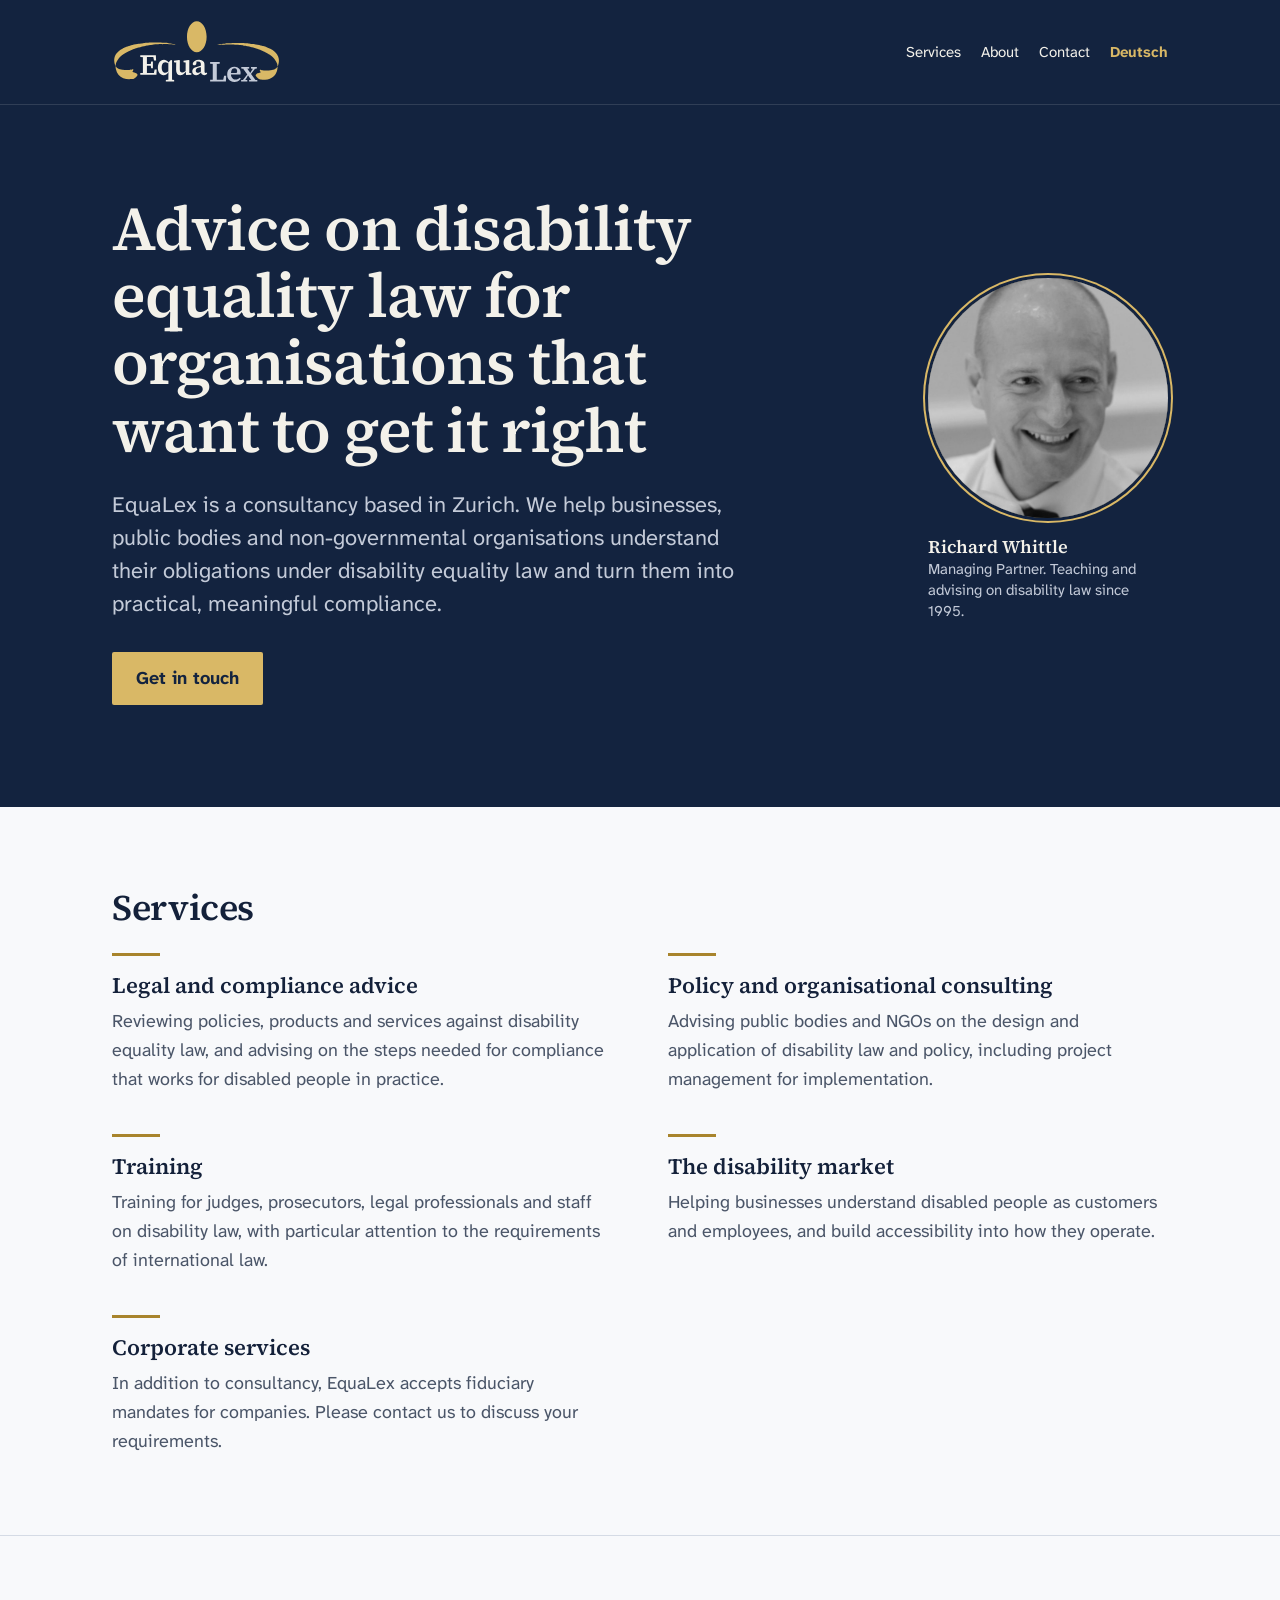
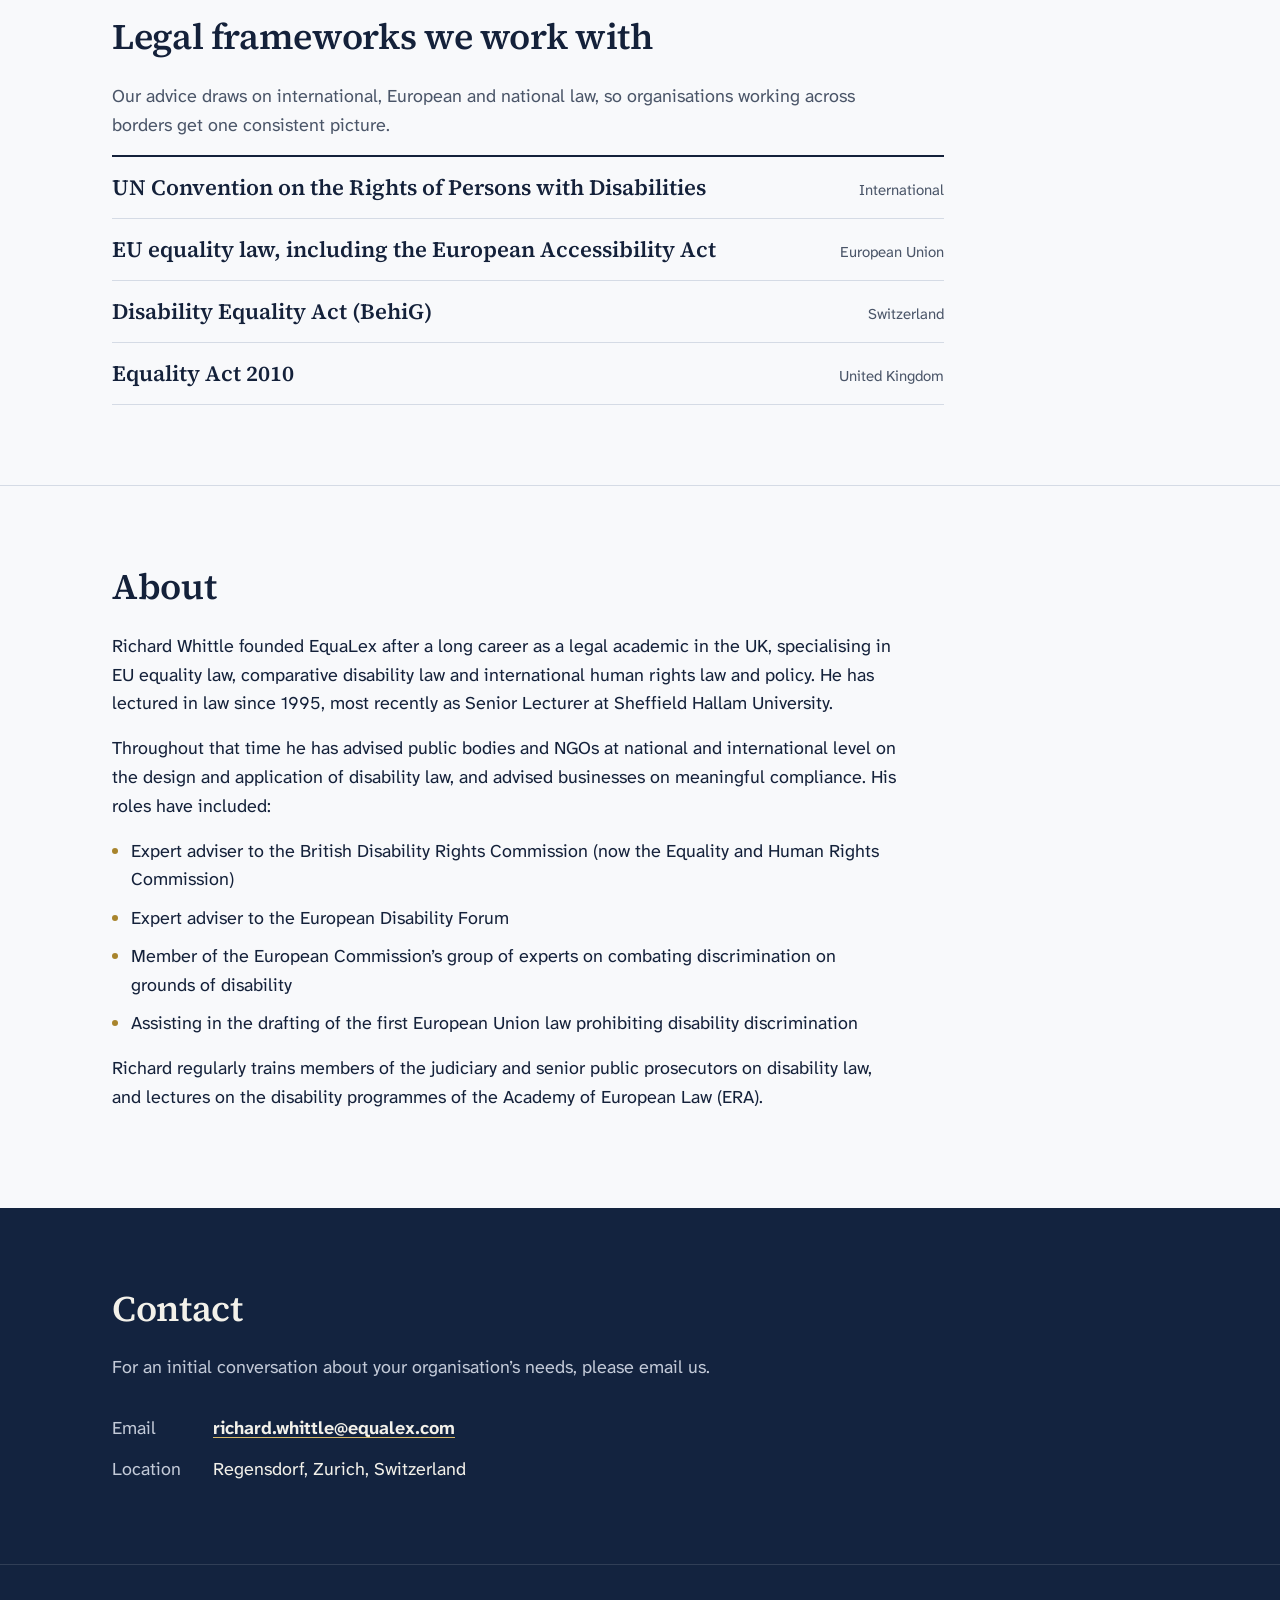
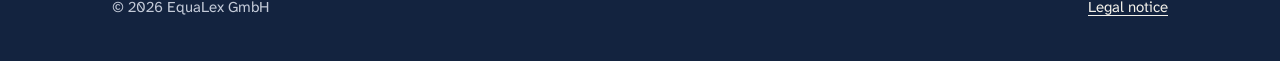
==== commit dc5daf37: "Use black-and-white portrait Co-Authored-By: Claude Opus 5.5 <noreply@anthropic.com> Claude-Session:" ====
--- a/index.html
+++ b/index.html
@@ -37,7 +37,7 @@
       <a class="button" href="#contact">Get in touch</a>
     </div>
     <figure>
-      <img src="assets/img/richard-whittle-portrait.jpg" alt="Portrait of Richard Whittle" width="600" height="600">
+      <img src="assets/img/richard-whittle-bw.jpg" alt="Portrait of Richard Whittle" width="600" height="600">
       <figcaption><strong>Richard Whittle</strong>Managing Partner. Teaching and advising on disability law since 1995.</figcaption>
     </figure>
   </div>
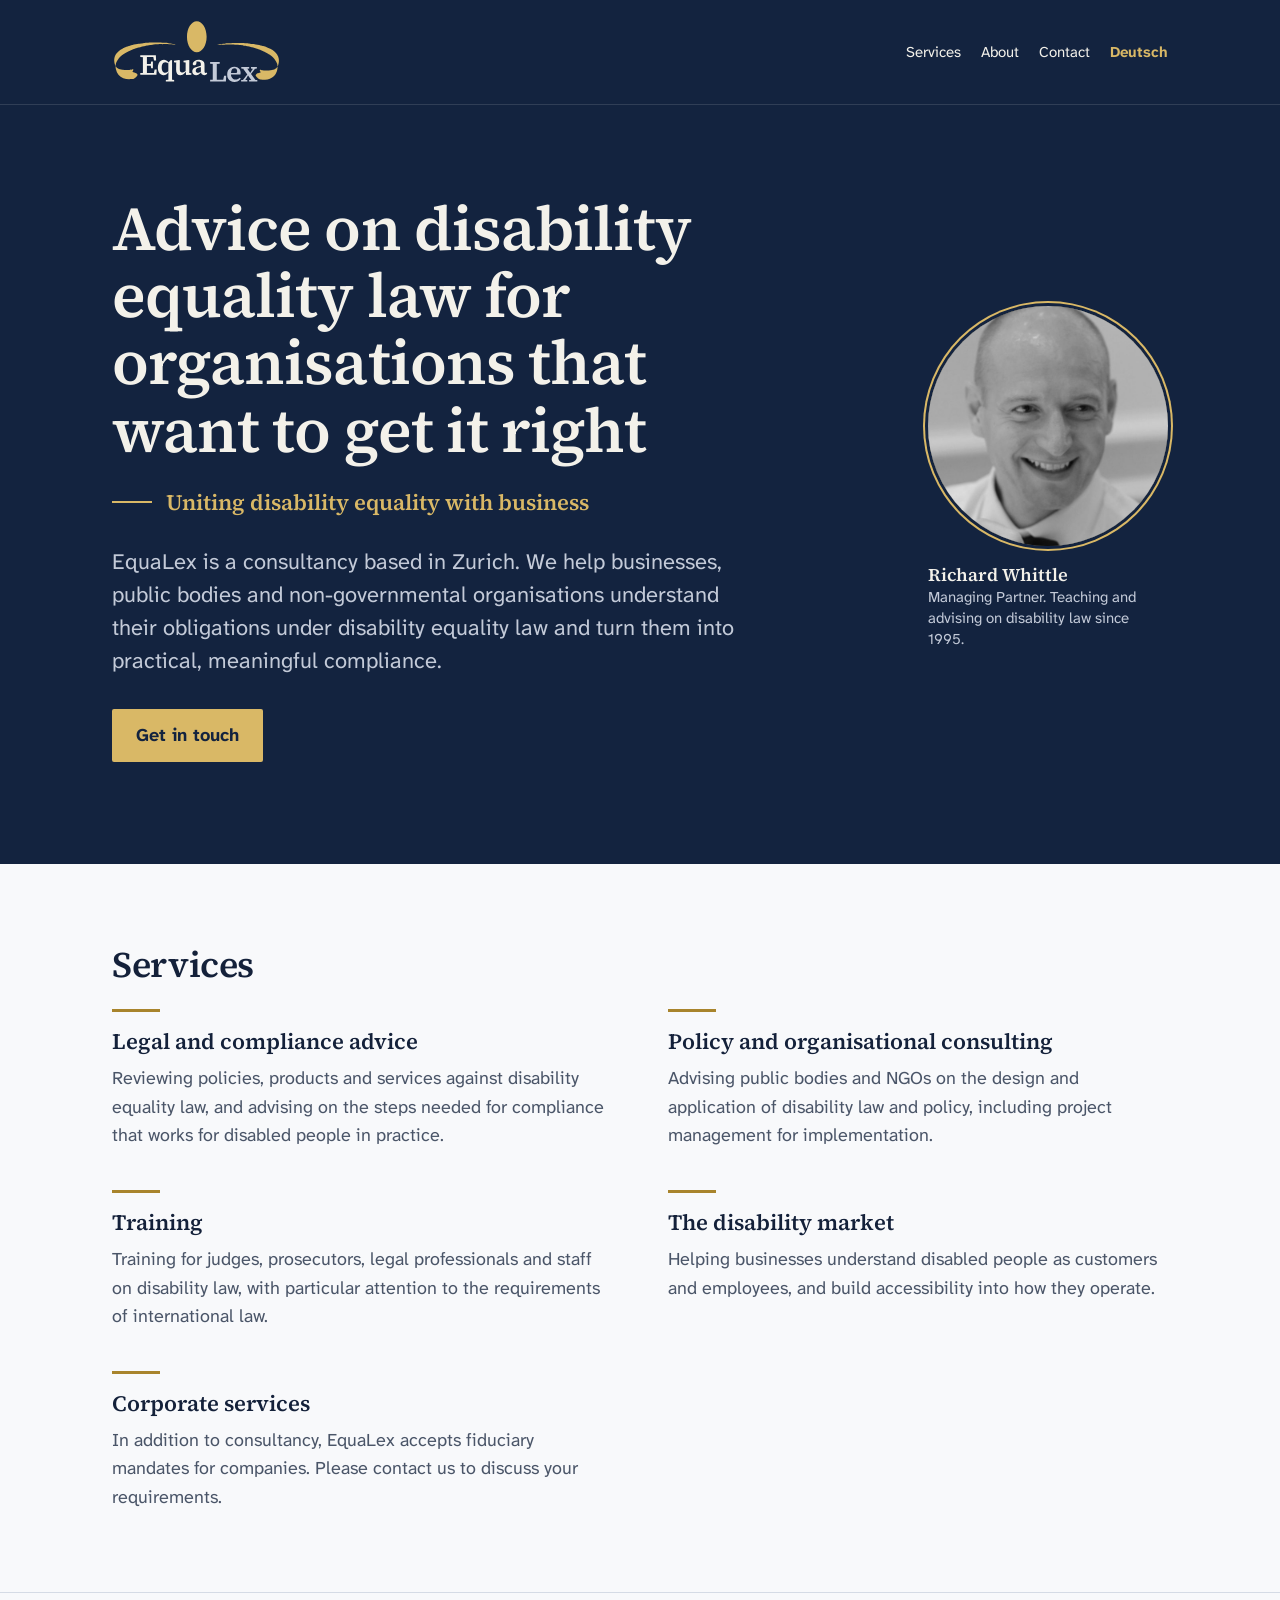
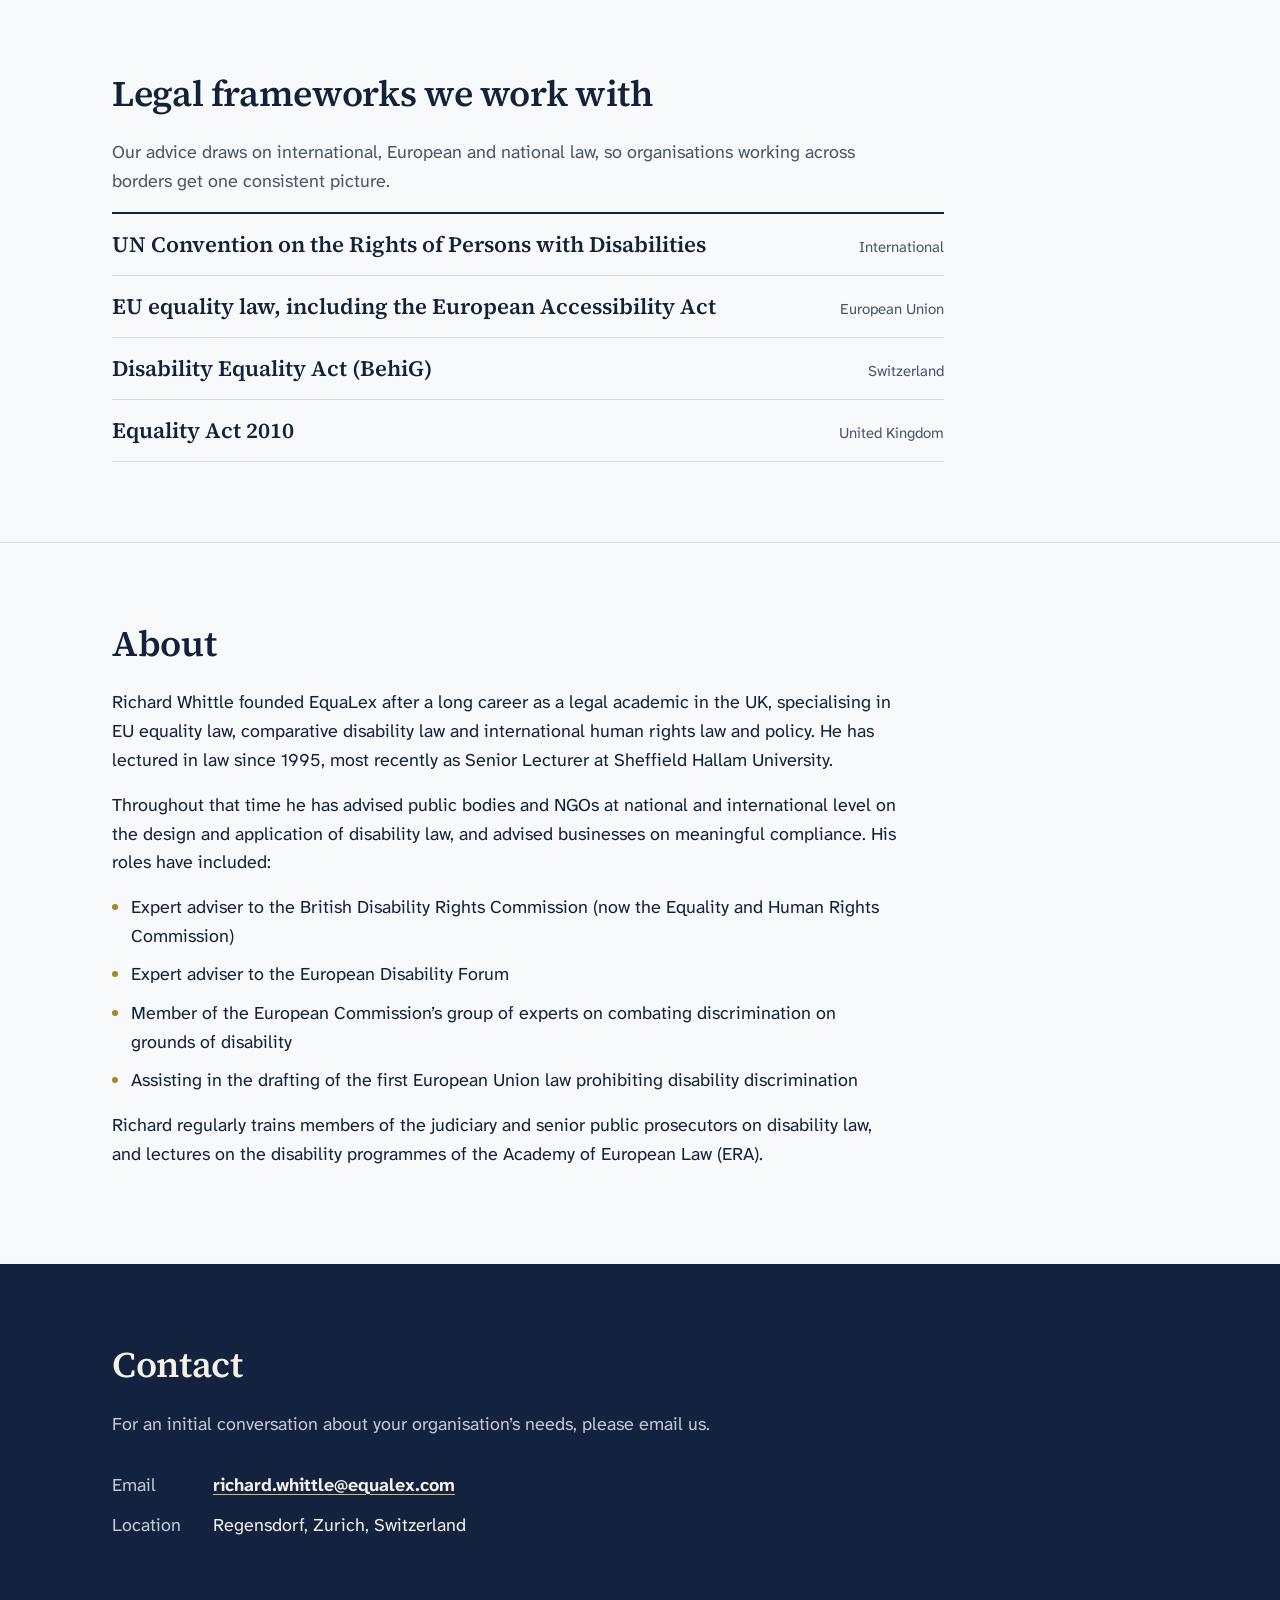
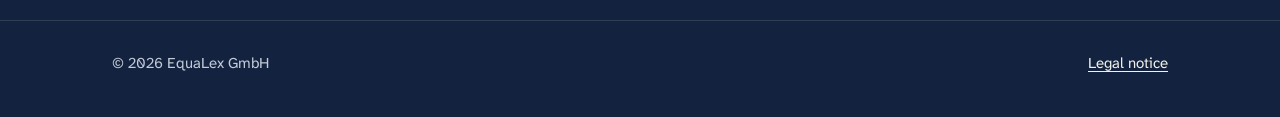
==== commit 73fe0a47: "Add strapline under the main headline (EN/DE) Co-Authored-By: Claude Opus 5.5 <noreply@anthropic.com" ====
--- a/index.html
+++ b/index.html
@@ -11,7 +11,7 @@
 <link rel="alternate" hreflang="x-default" href="https://equalex.com/">
 <link rel="icon" href="assets/favicon.svg" type="image/svg+xml">
 <link rel="preload" href="assets/fonts/source-serif-4-latin-600-normal.woff2" as="font" type="font/woff2" crossorigin>
-<link rel="stylesheet" href="assets/style.css?v=6b1eac02">
+<link rel="stylesheet" href="assets/style.css?v=0de61bb1">
 </head>
 <body>
 <a class="skip" href="#main">Skip to content</a>
@@ -33,6 +33,7 @@
   <div class="wrap hero">
     <div>
       <h1>Advice on disability equality law for organisations that want to get it right</h1>
+      <p class="strapline">Uniting disability equality with business</p>
       <p class="intro">EquaLex is a consultancy based in Zurich. We help businesses, public bodies and non-governmental organisations understand their obligations under disability equality law and turn them into practical, meaningful compliance.</p>
       <a class="button" href="#contact">Get in touch</a>
     </div>
--- a/assets/style.css
+++ b/assets/style.css
@@ -102,6 +102,9 @@
   grid-template-columns: minmax(0, 1fr); }
 @media (min-width: 52rem) { .hero { grid-template-columns: minmax(0, 1fr) 15rem; } }
 .hero h1 { font-size: var(--step-3); line-height: 1.08; letter-spacing: -0.015em; margin: 0 0 1.5rem; max-width: 18ch; }
+.hero .strapline { display: flex; align-items: center; gap: 0.85rem; margin: 0 0 1.75rem;
+  font-family: var(--serif); font-weight: 600; font-size: var(--step-1); line-height: 1.3; color: var(--gold); }
+.hero .strapline::before { content: ""; flex: none; width: 2.5rem; height: 2px; background: var(--gold); }
 .hero .intro { font-size: var(--step-1); line-height: 1.5; color: var(--band-soft); max-width: 40rem; margin: 0 0 2rem; }
 .hero .button { display: inline-flex; align-items: center; min-height: 48px; padding: 0.75rem 1.5rem;
   background: var(--gold); color: var(--band); font-weight: 700; text-decoration: none; border-radius: 2px; }
